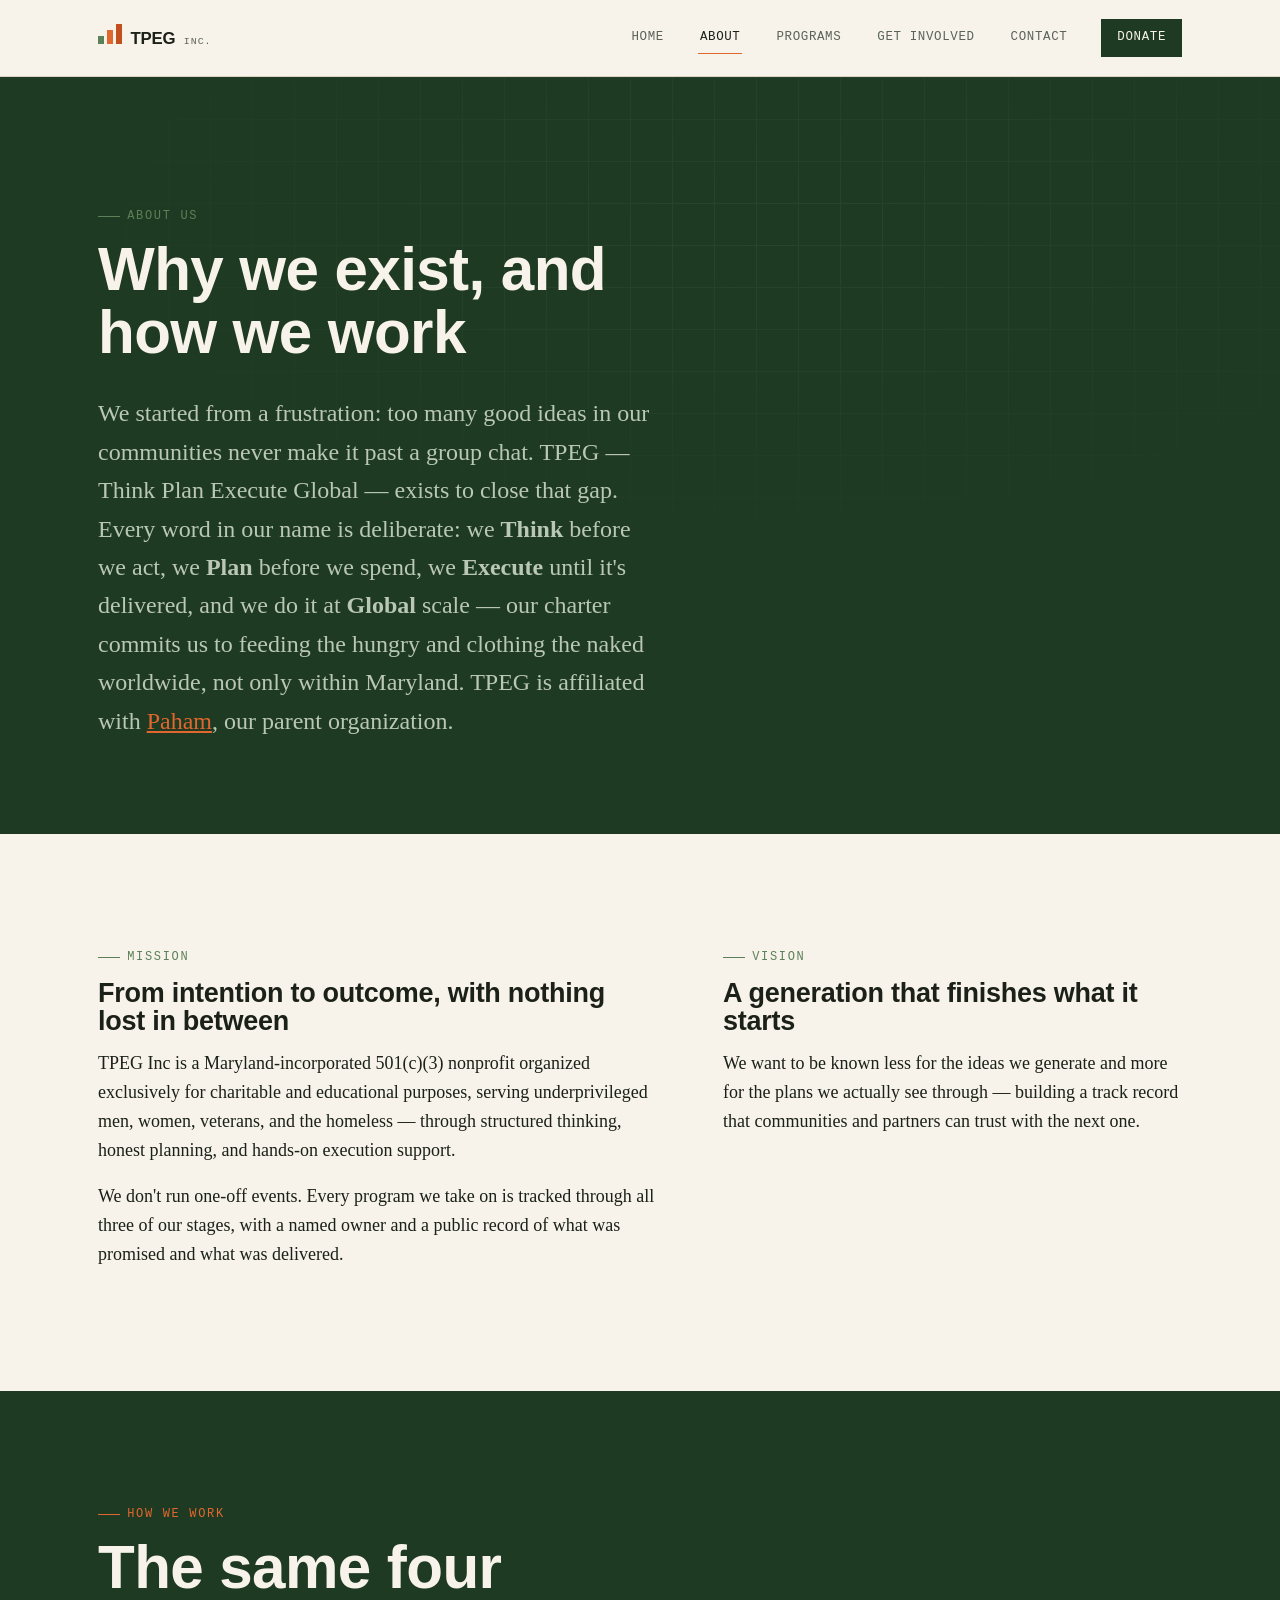
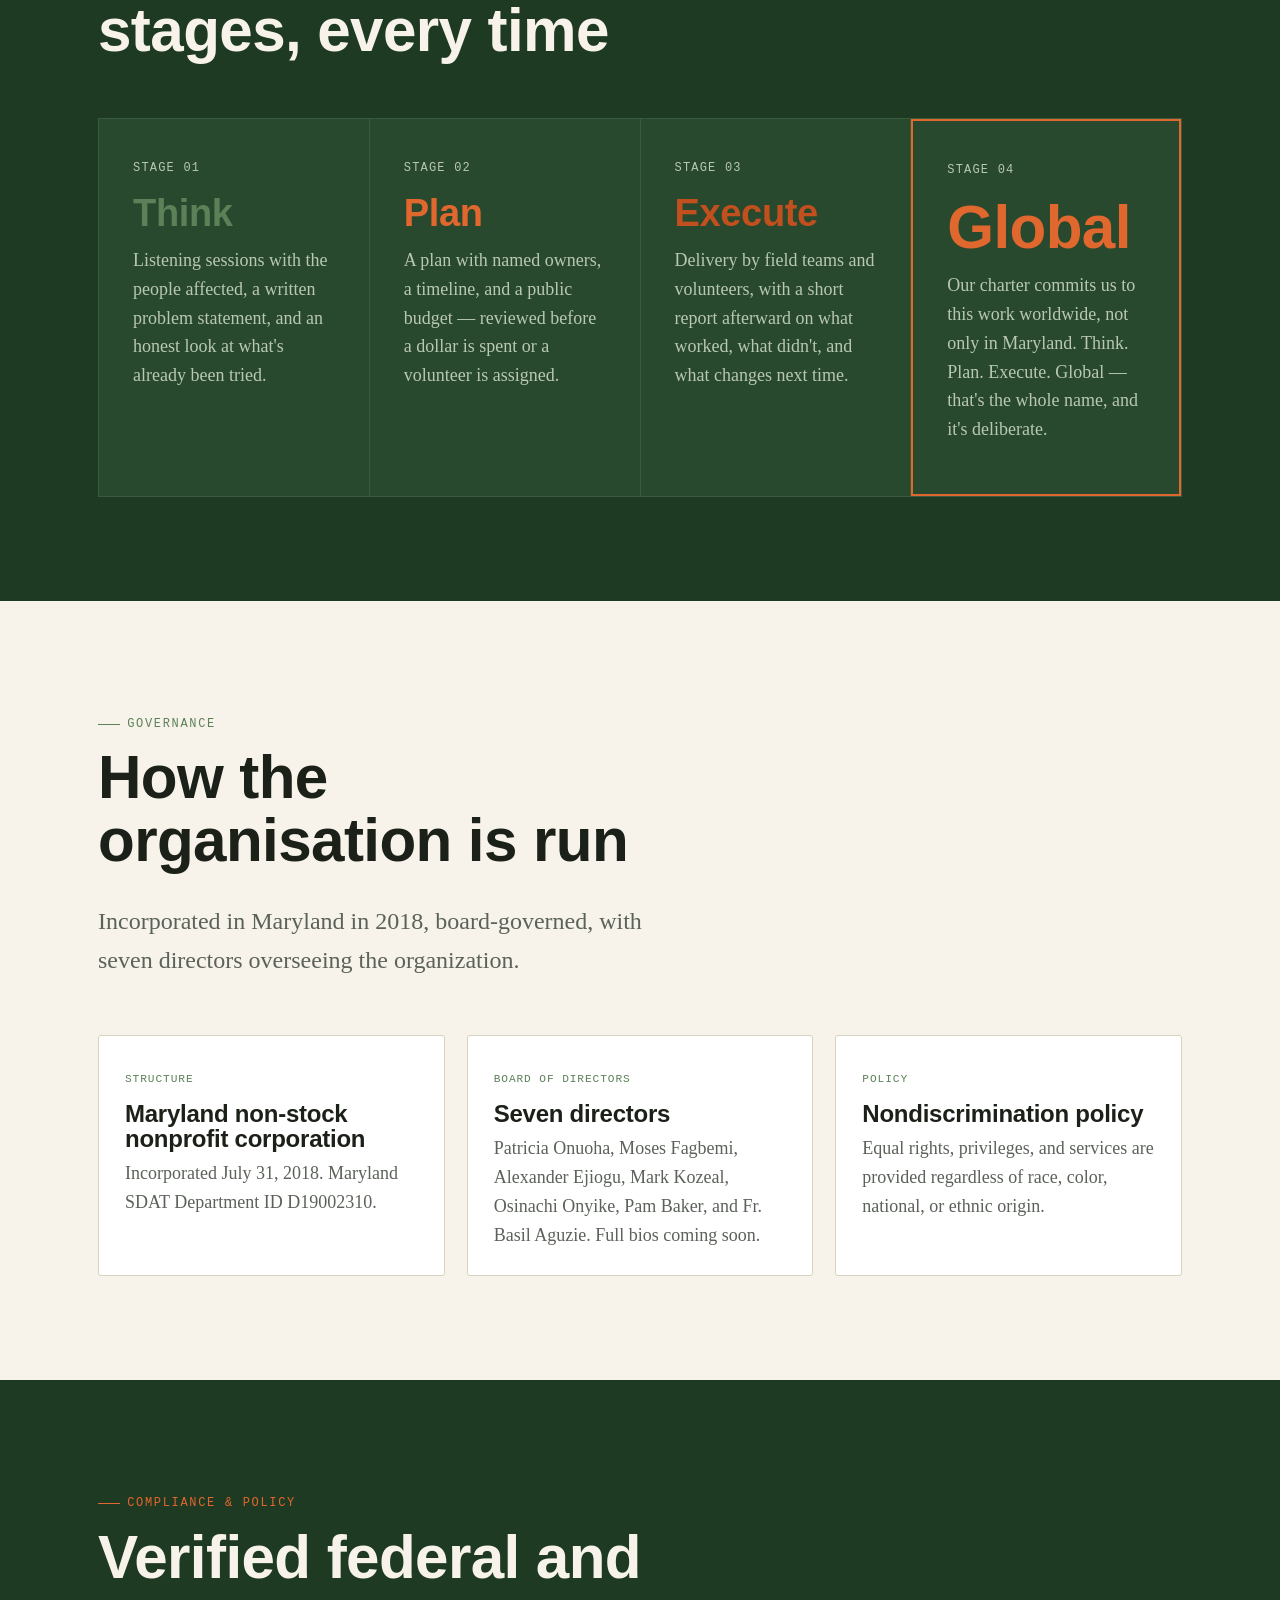
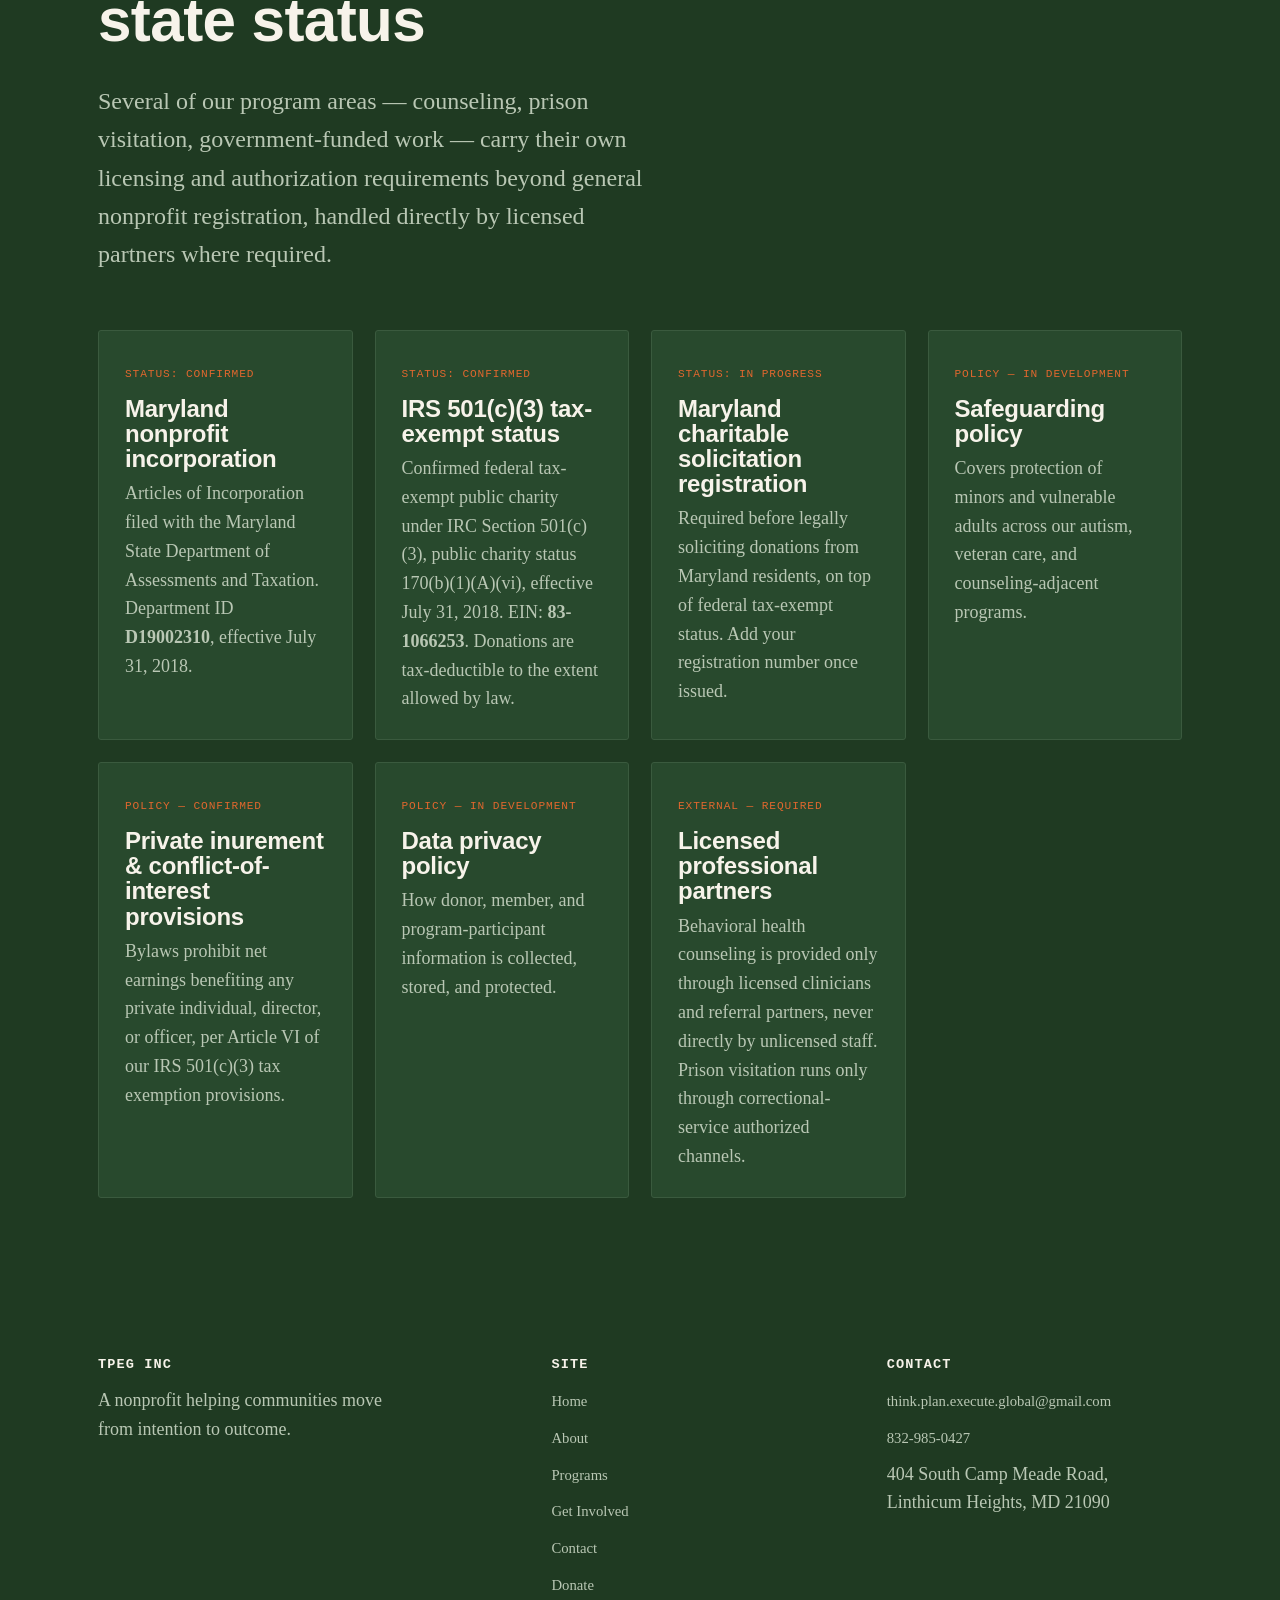
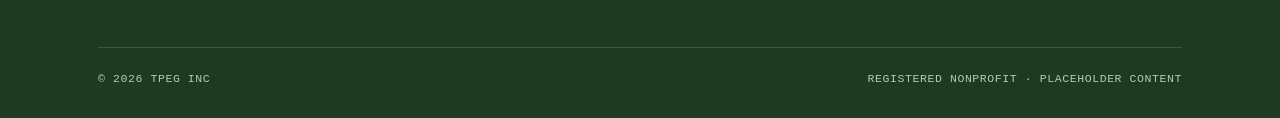
==== about.html @ cdb1f53c "founder page" ====
<!DOCTYPE html>
<html lang="en">
<head>
<meta charset="UTF-8" />
<meta name="viewport" content="width=device-width, initial-scale=1.0" />
<title>About — TPEG Inc</title>
<meta name="description" content="Our mission, our three-stage method, and how TPEG Inc works with communities." />
<link rel="preconnect" href="https://fonts.googleapis.com">
<link href="https://fonts.googleapis.com/css2?family=Space+Grotesk:wght@500;600;700&family=Source+Serif+4:opsz,wght@8..60,400;8..60,600&family=IBM+Plex+Mono:wght@400;500&display=swap" rel="stylesheet">
<link rel="stylesheet" href="assets/styles.css" />
<meta http-equiv="Content-Security-Policy" content="default-src 'self'; script-src 'self'; style-src 'self' 'unsafe-inline' https://fonts.googleapis.com; font-src https://fonts.gstatic.com; img-src 'self' data:; connect-src 'self'; base-uri 'self'; form-action 'self';" />
</head>
<body>

<header class="site-header">
  <div class="wrap">
    <a href="index.html" class="brand">
      <span class="mark"><span></span><span></span><span></span></span>
      TPEG <small>Inc.</small>
    </a>
    <nav class="primary-nav">
      <a href="index.html">Home</a>
      <a href="about.html" class="active">About</a>
      <a href="programs.html">Programs</a>
      <a href="get-involved.html">Get Involved</a>
      <a href="contact.html">Contact</a>
      <a href="donate.html" class="cta">Donate</a>
    </nav>
    <button class="nav-toggle" aria-label="Toggle menu" aria-expanded="false">
      <svg width="18" height="18" viewBox="0 0 18 18" fill="none"><path d="M2 4H16M2 9H16M2 14H16" stroke="currentColor" stroke-width="1.6"/></svg>
    </button>
  </div>
</header>

<section class="hero" style="padding-bottom:60px;">
  <div class="grid-bg" aria-hidden="true"></div>
  <div class="wrap">
    <span class="eyebrow">About us</span>
    <h1 style="font-size:var(--step-3);max-width:18ch;">Why we exist, and how we work</h1>
    <p class="lede">We started from a frustration: too many good ideas in our communities never make it past a group chat. TPEG — Think Plan Execute Global — exists to close that gap. Every word in our name is deliberate: we <strong>Think</strong> before we act, we <strong>Plan</strong> before we spend, we <strong>Execute</strong> until it's delivered, and we do it at <strong>Global</strong> scale — our charter commits us to feeding the hungry and clothing the naked worldwide, not only within Maryland. TPEG is affiliated with <a href="https://www.paham.org" style="color:var(--gold);">Paham</a>, our parent organization.</p>
  </div>
</section>

<section>
  <div class="wrap two-col">
    <div>
      <span class="eyebrow">Mission</span>
      <h2 class="mt-0">From intention to outcome, with nothing lost in between</h2>
      <p>TPEG Inc is a Maryland-incorporated 501(c)(3) nonprofit organized exclusively for charitable and educational purposes, serving underprivileged men, women, veterans, and the homeless — through structured thinking, honest planning, and hands-on execution support.</p>
      <p>We don't run one-off events. Every program we take on is tracked through all three of our stages, with a named owner and a public record of what was promised and what was delivered.</p>
    </div>
    <div>
      <span class="eyebrow">Vision</span>
      <h2 class="mt-0">A generation that finishes what it starts</h2>
      <p>We want to be known less for the ideas we generate and more for the plans we actually see through — building a track record that communities and partners can trust with the next one.</p>
    </div>
  </div>
</section>

<section class="on-ink">
  <div class="wrap">
        <div class="section-head">
      <span class="eyebrow">How we work</span>
      <h2>The same four stages, every time</h2>
    </div>
    <div class="process" style="background:var(--line-onink);border-color:var(--line-onink);">
      <div class="process-step" style="background:var(--ink-soft);color:var(--text-onink);">
        <span class="stage-index" style="color:var(--text-onink-muted);">STAGE 01</span>
        <h3 style="color:var(--teal);">Think</h3>
        <p class="text-muted">Listening sessions with the people affected, a written problem statement, and an honest look at what's already been tried.</p>
      </div>
      <div class="process-step" style="background:var(--ink-soft);color:var(--text-onink);">
        <span class="stage-index" style="color:var(--text-onink-muted);">STAGE 02</span>
        <h3 style="color:var(--gold);">Plan</h3>
        <p class="text-muted">A plan with named owners, a timeline, and a public budget — reviewed before a dollar is spent or a volunteer is assigned.</p>
      </div>
      <div class="process-step" style="background:var(--ink-soft);color:var(--text-onink);">
        <span class="stage-index" style="color:var(--text-onink-muted);">STAGE 03</span>
        <h3 style="color:var(--coral);">Execute</h3>
        <p class="text-muted">Delivery by field teams and volunteers, with a short report afterward on what worked, what didn't, and what changes next time.</p>
      </div>
      <div class="process-step" style="background:var(--ink-soft);color:var(--text-onink);border:2px solid var(--gold);">
        <span class="stage-index" style="color:var(--text-onink-muted);">STAGE 04</span>
        <h3 style="color:var(--gold);font-size:var(--step-3);">Global</h3>
        <p class="text-muted">Our charter commits us to this work worldwide, not only in Maryland. Think. Plan. Execute. Global — that's the whole name, and it's deliberate.</p>
      </div>
    </div>
  </div>
</section>

<section>
  <div class="wrap">
    <div class="section-head">
      <span class="eyebrow">Governance</span>
      <h2>How the organisation is run</h2>
      <p class="lede">Incorporated in Maryland in 2018, board-governed, with seven directors overseeing the organization.</p>
    </div>
    <div class="card-grid">
      <div class="card">
        <span class="tag">Structure</span>
        <h3>Maryland non-stock nonprofit corporation</h3>
        <p>Incorporated July 31, 2018. Maryland SDAT Department ID D19002310.</p>
      </div>
      <div class="card">
        <span class="tag">Board of Directors</span>
        <h3>Seven directors</h3>
        <p>Patricia Onuoha, Moses Fagbemi, Alexander Ejiogu, Mark Kozeal, Osinachi Onyike, Pam Baker, and Fr. Basil Aguzie. Full bios coming soon.</p>
      </div>
      <div class="card">
        <span class="tag">Policy</span>
        <h3>Nondiscrimination policy</h3>
        <p>Equal rights, privileges, and services are provided regardless of race, color, national, or ethnic origin.</p>
      </div>
    </div>
  </div>
</section>

<section class="on-ink">
  <div class="wrap">
    <div class="section-head">
      <span class="eyebrow">Compliance &amp; policy</span>
      <h2>Verified federal and state status</h2>
      <p class="lede text-muted">Several of our program areas — counseling, prison visitation, government-funded work — carry their own licensing and authorization requirements beyond general nonprofit registration, handled directly by licensed partners where required.</p>
    </div>
    <div class="card-grid">
      <div class="card" style="background:var(--ink-soft);border-color:var(--line-onink);">
        <span class="tag" style="color:var(--gold);">Status: confirmed</span>
        <h3 style="color:var(--text-onink);">Maryland nonprofit incorporation</h3>
        <p class="text-muted">Articles of Incorporation filed with the Maryland State Department of Assessments and Taxation. Department ID <strong>D19002310</strong>, effective July 31, 2018.</p>
      </div>
      <div class="card" style="background:var(--ink-soft);border-color:var(--line-onink);">
        <span class="tag" style="color:var(--gold);">Status: confirmed</span>
        <h3 style="color:var(--text-onink);">IRS 501(c)(3) tax-exempt status</h3>
        <p class="text-muted">Confirmed federal tax-exempt public charity under IRC Section 501(c)(3), public charity status 170(b)(1)(A)(vi), effective July 31, 2018. EIN: <strong>83-1066253</strong>. Donations are tax-deductible to the extent allowed by law.</p>
      </div>
      <div class="card" style="background:var(--ink-soft);border-color:var(--line-onink);">
        <span class="tag" style="color:var(--gold);">Status: in progress</span>
        <h3 style="color:var(--text-onink);">Maryland charitable solicitation registration</h3>
        <p class="text-muted">Required before legally soliciting donations from Maryland residents, on top of federal tax-exempt status. Add your registration number once issued.</p>
      </div>
      <div class="card" style="background:var(--ink-soft);border-color:var(--line-onink);">
        <span class="tag" style="color:var(--gold);">Policy — in development</span>
        <h3 style="color:var(--text-onink);">Safeguarding policy</h3>
        <p class="text-muted">Covers protection of minors and vulnerable adults across our autism, veteran care, and counseling-adjacent programs.</p>
      </div>
      <div class="card" style="background:var(--ink-soft);border-color:var(--line-onink);">
        <span class="tag" style="color:var(--gold);">Policy — confirmed</span>
        <h3 style="color:var(--text-onink);">Private inurement &amp; conflict-of-interest provisions</h3>
        <p class="text-muted">Bylaws prohibit net earnings benefiting any private individual, director, or officer, per Article VI of our IRS 501(c)(3) tax exemption provisions.</p>
      </div>
      <div class="card" style="background:var(--ink-soft);border-color:var(--line-onink);">
        <span class="tag" style="color:var(--gold);">Policy — in development</span>
        <h3 style="color:var(--text-onink);">Data privacy policy</h3>
        <p class="text-muted">How donor, member, and program-participant information is collected, stored, and protected.</p>
      </div>
      <div class="card" style="background:var(--ink-soft);border-color:var(--line-onink);">
        <span class="tag" style="color:var(--gold);">External — required</span>
        <h3 style="color:var(--text-onink);">Licensed professional partners</h3>
        <p class="text-muted">Behavioral health counseling is provided only through licensed clinicians and referral partners, never directly by unlicensed staff. Prison visitation runs only through correctional-service authorized channels.</p>
      </div>
    </div>
  </div>
</section>

<footer class="site-footer">
  <div class="wrap">
    <div class="footer-grid">
      <div>
        <h4>TPEG Inc</h4>
        <p style="max-width:34ch;color:var(--text-onink-muted);">A nonprofit helping communities move from intention to outcome.</p>
      </div>
      <div>
        <h4>Site</h4>
        <ul>
          <li><a href="index.html">Home</a></li>
          <li><a href="about.html">About</a></li>
          <li><a href="programs.html">Programs</a></li>
          <li><a href="get-involved.html">Get Involved</a></li>
          <li><a href="contact.html">Contact</a></li>
          <li><a href="donate.html">Donate</a></li>
        </ul>
      </div>
      <div>
        <h4>Contact</h4>
        <ul>
          <li><a href="mailto:think.plan.execute.global@gmail.com">think.plan.execute.global@gmail.com</a></li>
          <li><a href="tel:+18329850427">832-985-0427</a></li>
          <li>404 South Camp Meade Road, Linthicum Heights, MD 21090</li>
        </ul>
      </div>
    </div>
    <div class="footer-bottom">
      <span>&copy; <span id="year"></span> TPEG Inc</span>
      <span>Registered nonprofit &middot; Placeholder content</span>
    </div>
  </div>
</footer>

<script src="assets/script.js"></script>
</body>
</html>
---- assets/styles.css ----
/* ============================================================
   Think Plan Execute Global Inc (TPEG) — Design Tokens
   Palette matches the org's real printed materials: forest green
   + terracotta orange, on a warm paper ground.
   ============================================================ */

:root {
  /* Color */
  --ink:        #1F3A22;   /* primary dark — TPEG forest green */
  --ink-soft:   #28492D;
  --paper:      #F7F3EA;   /* warm paper surface, matches flyer stock */
  --paper-dim:  #ECE6D6;
  --gold:       #E0672E;   /* TPEG orange — action / execute accent */
  --teal:       #5C8058;   /* moss green — think / plan accent */
  --coral:      #C24F1E;   /* deep burnt orange — urgency, donate CTA */
  --text-ink:   #1B2118;
  --text-muted: #5B6259;
  --text-onink: #F7F3EA;
  --text-onink-muted: #B9C7B4;
  --line:       #D8D2C0;
  --line-onink: #3A5A3E;

  /* Type */
  --font-display: "Space Grotesk", "Helvetica Neue", Arial, sans-serif;
  --font-body:    "Source Serif 4", Georgia, "Times New Roman", serif;
  --font-mono:    "IBM Plex Mono", "SFMono-Regular", Menlo, monospace;

  /* Scale */
  --step-0: clamp(1rem, 0.95rem + 0.25vw, 1.125rem);
  --step-1: clamp(1.25rem, 1.15rem + 0.5vw, 1.5rem);
  --step-2: clamp(1.75rem, 1.5rem + 1.1vw, 2.5rem);
  --step-3: clamp(2.5rem, 2rem + 2.2vw, 4rem);
  --step-4: clamp(3.25rem, 2.4rem + 3.8vw, 6rem);

  --radius: 3px;
  --maxw: 1180px;
}

* { box-sizing: border-box; }
html { scroll-behavior: smooth; }
@media (prefers-reduced-motion: reduce) {
  html { scroll-behavior: auto; }
  * { animation-duration: 0.001ms !important; animation-iteration-count: 1 !important; transition-duration: 0.001ms !important; }
}

body {
  margin: 0;
  background: var(--paper);
  color: var(--text-ink);
  font-family: var(--font-body);
  font-size: var(--step-0);
  line-height: 1.6;
  -webkit-font-smoothing: antialiased;
}

h1, h2, h3, h4 {
  font-family: var(--font-display);
  font-weight: 600;
  line-height: 1.05;
  letter-spacing: -0.01em;
  margin: 0 0 0.5em;
  color: inherit;
}

p { margin: 0 0 1em; }
a { color: inherit; }

.wrap {
  max-width: var(--maxw);
  margin: 0 auto;
  padding: 0 clamp(20px, 4vw, 48px);
}

.eyebrow {
  font-family: var(--font-mono);
  font-size: 0.75rem;
  letter-spacing: 0.14em;
  text-transform: uppercase;
  color: var(--teal);
  display: inline-flex;
  align-items: center;
  gap: 0.6em;
  margin-bottom: 1em;
}
.eyebrow::before {
  content: "";
  width: 22px; height: 1px;
  background: var(--teal);
  display: inline-block;
}

/* ---------- Header ---------- */
.site-header {
  position: sticky; top: 0; z-index: 40;
  background: var(--paper);
  border-bottom: 1px solid var(--line);
}
.site-header .wrap {
  display: flex; align-items: center; justify-content: space-between;
  height: 76px;
}
.brand {
  font-family: var(--font-display);
  font-weight: 700;
  font-size: 1.05rem;
  text-decoration: none;
  color: var(--text-ink);
  display: flex; align-items: baseline; gap: 0.5em;
  letter-spacing: -0.01em;
}
.brand small {
  font-family: var(--font-mono);
  font-weight: 400;
  font-size: 0.62rem;
  letter-spacing: 0.1em;
  color: var(--text-muted);
  text-transform: uppercase;
}
.brand .mark {
  display: inline-flex; gap: 3px;
}
.brand .mark span {
  width: 6px; height: 14px;
  background: var(--line);
}
.brand .mark span:nth-child(1) { background: var(--teal); height: 8px; align-self: flex-end; }
.brand .mark span:nth-child(2) { background: var(--gold); height: 14px; align-self: flex-end; }
.brand .mark span:nth-child(3) { background: var(--coral); height: 20px; align-self: flex-end; }

nav.primary-nav { display: flex; align-items: center; gap: clamp(16px, 2.5vw, 34px); }
nav.primary-nav a {
  text-decoration: none;
  font-family: var(--font-mono);
  font-size: 0.78rem;
  letter-spacing: 0.05em;
  text-transform: uppercase;
  color: var(--text-muted);
  padding: 6px 2px;
  border-bottom: 1px solid transparent;
  transition: color 0.15s ease, border-color 0.15s ease;
}
nav.primary-nav a:hover,
nav.primary-nav a.active { color: var(--text-ink); border-color: var(--gold); }
nav.primary-nav a.cta {
  color: var(--paper);
  background: var(--ink);
  padding: 9px 16px;
  border-bottom: none;
}
nav.primary-nav a.cta:hover { background: var(--coral); }

.nav-toggle {
  display: none;
  background: none; border: 1px solid var(--line); border-radius: var(--radius);
  width: 40px; height: 40px; cursor: pointer;
  color: var(--text-ink);
}

@media (max-width: 760px) {
  nav.primary-nav {
    position: fixed; inset: 76px 0 0 0;
    background: var(--paper);
    flex-direction: column; align-items: flex-start;
    padding: 28px clamp(20px, 4vw, 48px);
    gap: 22px;
    transform: translateY(-8px);
    opacity: 0; pointer-events: none;
    transition: opacity 0.18s ease, transform 0.18s ease;
    border-top: 1px solid var(--line);
  }
  nav.primary-nav.open { opacity: 1; pointer-events: auto; transform: translateY(0); }
  nav.primary-nav a { font-size: 0.95rem; }
  .nav-toggle { display: inline-flex; align-items: center; justify-content: center; }
}

/* ---------- Buttons ---------- */
.btn {
  display: inline-flex; align-items: center; gap: 0.6em;
  font-family: var(--font-mono);
  font-size: 0.8rem;
  letter-spacing: 0.05em;
  text-transform: uppercase;
  text-decoration: none;
  padding: 13px 22px;
  border-radius: var(--radius);
  border: 1px solid var(--ink);
  cursor: pointer;
  transition: background 0.15s ease, color 0.15s ease, transform 0.1s ease;
}
.btn-primary { background: var(--ink); color: var(--paper); }
.btn-primary:hover { background: var(--coral); border-color: var(--coral); transform: translateY(-1px); }
.btn-ghost { background: transparent; color: var(--ink); }
.btn-ghost:hover { background: var(--ink); color: var(--paper); }
.btn-onink { border-color: var(--gold); color: var(--gold); }
.btn-onink:hover { background: var(--gold); color: var(--ink); }
.btn:disabled { opacity: 0.5; cursor: progress; }

/* ---------- Hero ---------- */
.hero {
  background: var(--ink);
  color: var(--text-onink);
  position: relative;
  overflow: hidden;
  padding: clamp(60px, 10vw, 120px) 0 clamp(50px, 8vw, 90px);
}
.hero .grid-bg {
  position: absolute; inset: 0;
  background-image:
    linear-gradient(var(--line-onink) 1px, transparent 1px),
    linear-gradient(90deg, var(--line-onink) 1px, transparent 1px);
  background-size: 42px 42px;
  opacity: 0.35;
  mask-image: radial-gradient(ellipse 80% 60% at 60% 20%, black, transparent 75%);
}
.hero .wrap { position: relative; }
.hero-stages {
  font-family: var(--font-mono);
  font-size: 0.75rem;
  letter-spacing: 0.12em;
  text-transform: uppercase;
  color: var(--text-onink-muted);
  display: flex; gap: 10px; align-items: center; margin-bottom: 26px;
}
.hero-stages b { color: var(--gold); font-weight: 500; }
.hero h1 {
  font-size: var(--step-4);
  max-width: 15ch;
  color: var(--text-onink);
}
.hero h1 .think { color: var(--teal); }
.hero h1 .plan { color: var(--paper); }
.hero h1 .execute { color: var(--gold); }
.hero h1 .global { color: var(--coral); }
.hero .lede {
  font-family: var(--font-body);
  font-size: var(--step-1);
  color: var(--text-onink-muted);
  max-width: 46ch;
  margin: 22px 0 34px;
}
.hero .cta-row { display: flex; gap: 14px; flex-wrap: wrap; }

/* ---------- Sections ---------- */
section { padding: clamp(56px, 9vw, 104px) 0; }
.section-head { max-width: 62ch; margin-bottom: clamp(32px, 5vw, 56px); }
.section-head h2 { font-size: var(--step-3); }
.section-head .lede { color: var(--text-muted); font-size: var(--step-1); margin-top: 14px; }

.on-ink { background: var(--ink); color: var(--text-onink); }
.on-ink .text-muted { color: var(--text-onink-muted); }
.on-ink .eyebrow { color: var(--gold); }
.on-ink .eyebrow::before { background: var(--gold); }

/* ---------- Process (Think / Plan / Execute) ---------- */
.process { display: grid; grid-template-columns: repeat(4, 1fr); gap: 1px; background: var(--line); border: 1px solid var(--line); }
.process-step { background: var(--paper); padding: 32px clamp(20px,3vw,34px); }
.process-step .stage-index { font-family: var(--font-mono); font-size: 0.75rem; color: var(--text-muted); letter-spacing: 0.1em; }
.process-step h3 { font-size: var(--step-2); margin: 14px 0 12px; }
.process-step:nth-child(1) h3 { color: var(--teal); }
.process-step:nth-child(2) h3 { color: var(--gold); }
.process-step:nth-child(3) h3 { color: var(--coral); }
.process-step p { color: var(--text-muted); }
.process-step--global { background: var(--ink); }
.process-step--global .stage-index { color: var(--text-onink-muted); }
.process-step--global h3 { color: var(--gold); font-size: var(--step-3); }
.process-step--global p { color: var(--text-onink); }
@media (max-width: 900px) { .process { grid-template-columns: repeat(2, 1fr); } }
@media (max-width: 760px) { .process { grid-template-columns: 1fr; } }

/* ---------- Ledger / stats ---------- */
.ledger {
  display: grid; grid-template-columns: repeat(auto-fit, minmax(160px, 1fr));
  border-top: 1px solid var(--line-onink); border-bottom: 1px solid var(--line-onink);
}
.ledger-item { padding: 26px 18px; border-left: 1px solid var(--line-onink); }
.ledger-item:first-child { border-left: none; }
.ledger-item .num { font-family: var(--font-mono); font-size: var(--step-2); color: var(--gold); display: block; }
.ledger-item .label { font-family: var(--font-mono); font-size: 0.7rem; text-transform: uppercase; letter-spacing: 0.08em; color: var(--text-onink-muted); }

/* ---------- Cards ---------- */
.card-grid { display: grid; grid-template-columns: repeat(auto-fit, minmax(240px, 1fr)); gap: 22px; }
.card {
  border: 1px solid var(--line);
  border-radius: var(--radius);
  padding: 26px;
  background: #fff;
}
.card .tag { font-family: var(--font-mono); font-size: 0.7rem; text-transform: uppercase; letter-spacing: 0.08em; color: var(--teal); }
.card h3 { font-size: var(--step-1); margin: 10px 0 8px; }
.card p { color: var(--text-muted); margin-bottom: 0; }

/* ---------- Blueprint diagram (signature element) ---------- */
.blueprint { width: 100%; height: auto; display: block; }
.blueprint .bp-line { fill: none; stroke: var(--gold); stroke-width: 1.5; stroke-dasharray: 6 6; stroke-dashoffset: 0; }
.blueprint .bp-node circle { fill: var(--ink); stroke: var(--gold); stroke-width: 1.5; }
.blueprint .bp-node text { font-family: var(--font-mono); font-size: 11px; fill: var(--text-onink-muted); }
.blueprint .bp-node.active circle { fill: var(--gold); }
.blueprint .bp-node.active text { fill: var(--gold); }

/* ---------- Forms ---------- */
.form-panel {
  background: #fff; border: 1px solid var(--line); border-radius: var(--radius);
  padding: clamp(24px, 4vw, 40px);
}
.field { margin-bottom: 20px; }
.field label {
  display: block; font-family: var(--font-mono); font-size: 0.72rem;
  text-transform: uppercase; letter-spacing: 0.08em; color: var(--text-muted); margin-bottom: 8px;
}
.field input, .field select, .field textarea {
  width: 100%; padding: 12px 14px; border: 1px solid var(--line); border-radius: var(--radius);
  font-family: var(--font-body); font-size: 1rem; background: var(--paper);
  color: var(--text-ink);
}
.field input:focus, .field select:focus, .field textarea:focus {
  outline: 2px solid var(--gold); outline-offset: 1px; background: #fff;
}
.amount-grid { display: grid; grid-template-columns: repeat(4, 1fr); gap: 10px; margin-bottom: 20px; }
.amount-opt {
  border: 1px solid var(--line); border-radius: var(--radius); background: var(--paper);
  padding: 14px 8px; text-align: center; cursor: pointer; font-family: var(--font-mono); font-size: 0.9rem;
}
.amount-opt.selected { border-color: var(--gold); background: var(--ink); color: var(--gold); }
@media (max-width: 520px) { .amount-grid { grid-template-columns: repeat(2, 1fr); } }

.form-note { font-size: 0.85rem; color: var(--text-muted); margin-top: 14px; }
.form-status { margin-top: 16px; font-family: var(--font-mono); font-size: 0.85rem; padding: 12px 14px; border-radius: var(--radius); display: none; }
.form-status.show { display: block; }
.form-status.ok { background: #E8F0EC; color: var(--teal); border: 1px solid var(--teal); }
.form-status.err { background: #F6E7E0; color: var(--coral); border: 1px solid var(--coral); }

/* ---------- Footer ---------- */
.site-footer { background: var(--ink); color: var(--text-onink-muted); padding: 56px 0 30px; }
.footer-grid { display: grid; grid-template-columns: 1.4fr 1fr 1fr; gap: 40px; margin-bottom: 40px; }
.footer-grid h4 { color: var(--text-onink); font-size: 0.85rem; font-family: var(--font-mono); text-transform: uppercase; letter-spacing: 0.08em; margin-bottom: 14px;}
.footer-grid ul { list-style: none; margin: 0; padding: 0; }
.footer-grid li { margin-bottom: 8px; }
.footer-grid a { text-decoration: none; color: var(--text-onink-muted); font-size: 0.92rem; }
.footer-grid a:hover { color: var(--gold); }
.footer-bottom {
  border-top: 1px solid var(--line-onink); padding-top: 22px;
  display: flex; justify-content: space-between; flex-wrap: wrap; gap: 10px;
  font-family: var(--font-mono); font-size: 0.72rem; letter-spacing: 0.05em; text-transform: uppercase;
  color: var(--text-onink-muted);
}
@media (max-width: 700px) { .footer-grid { grid-template-columns: 1fr; } }

/* ---------- Utility ---------- */
.two-col { display: grid; grid-template-columns: 1.1fr 0.9fr; gap: clamp(30px, 5vw, 70px); align-items: start; }
@media (max-width: 800px) { .two-col { grid-template-columns: 1fr; } }
.text-muted { color: var(--text-muted); }
.mt-0 { margin-top: 0; }
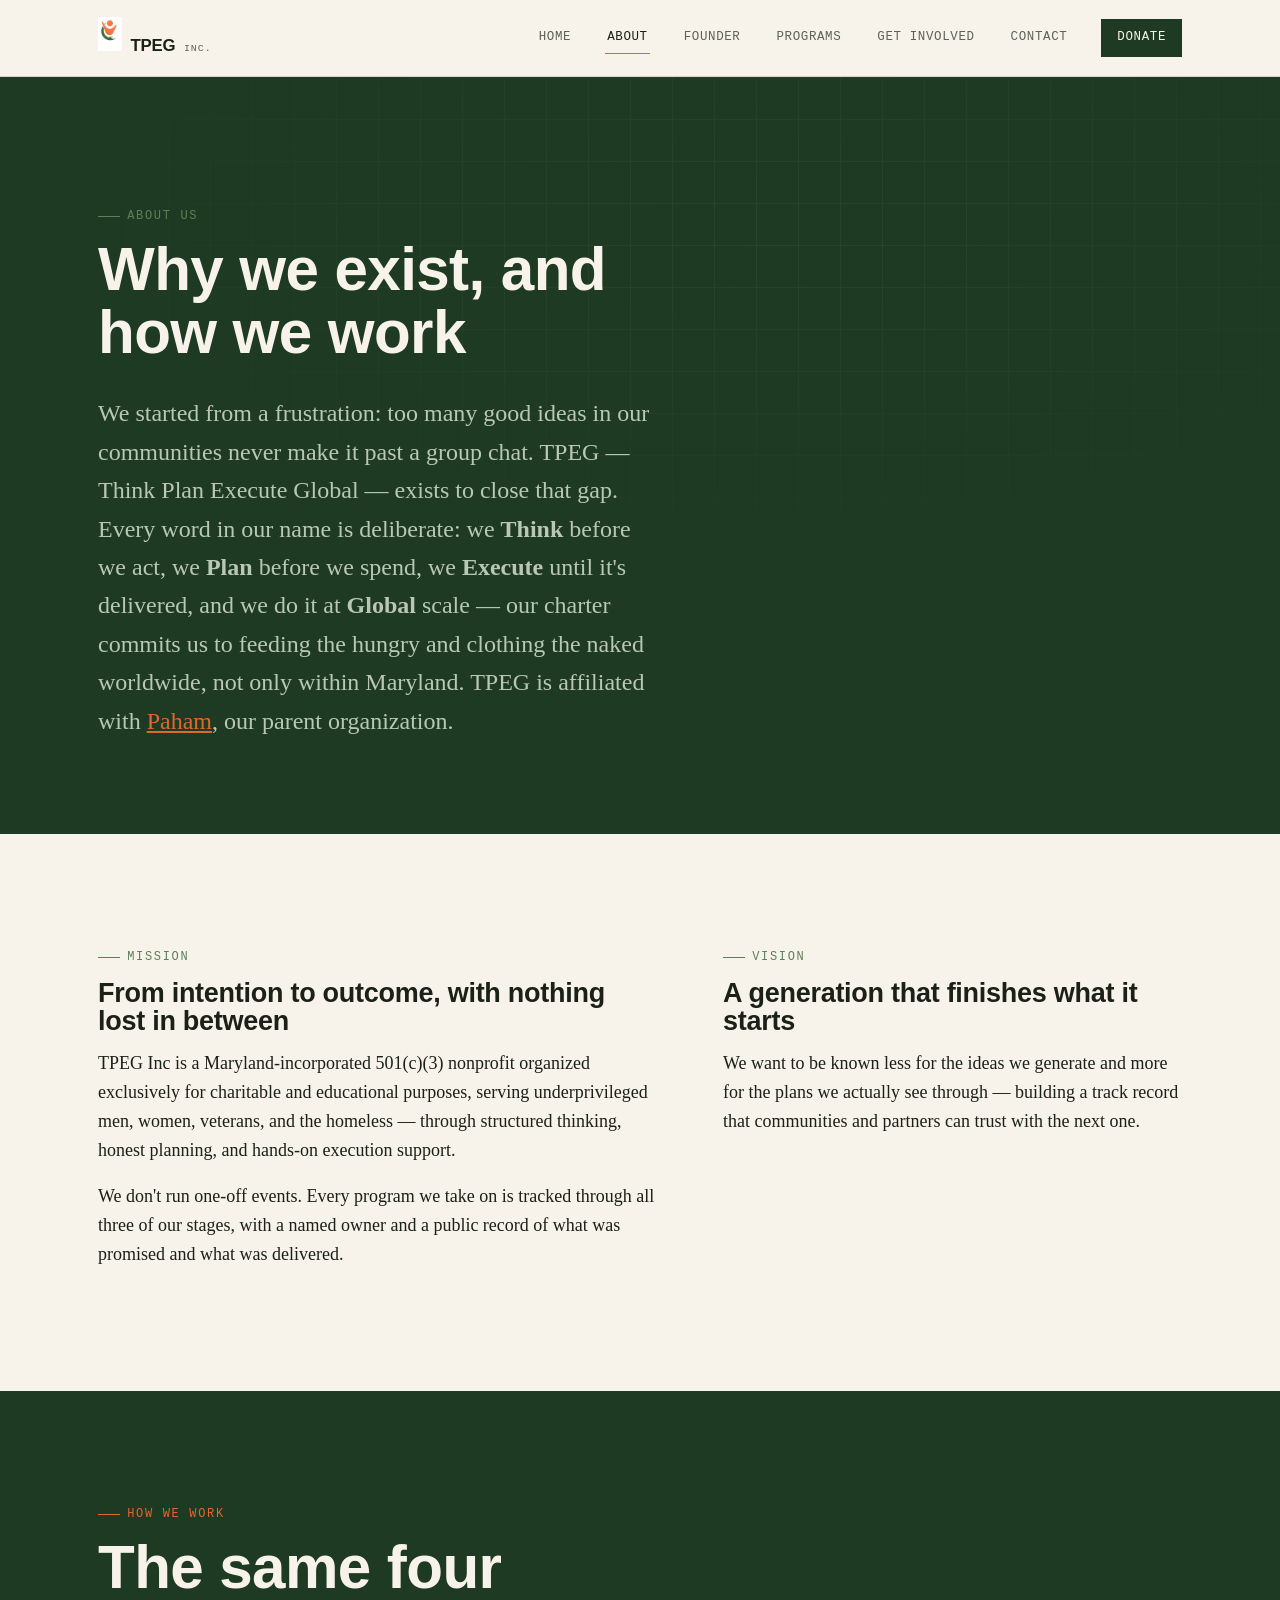
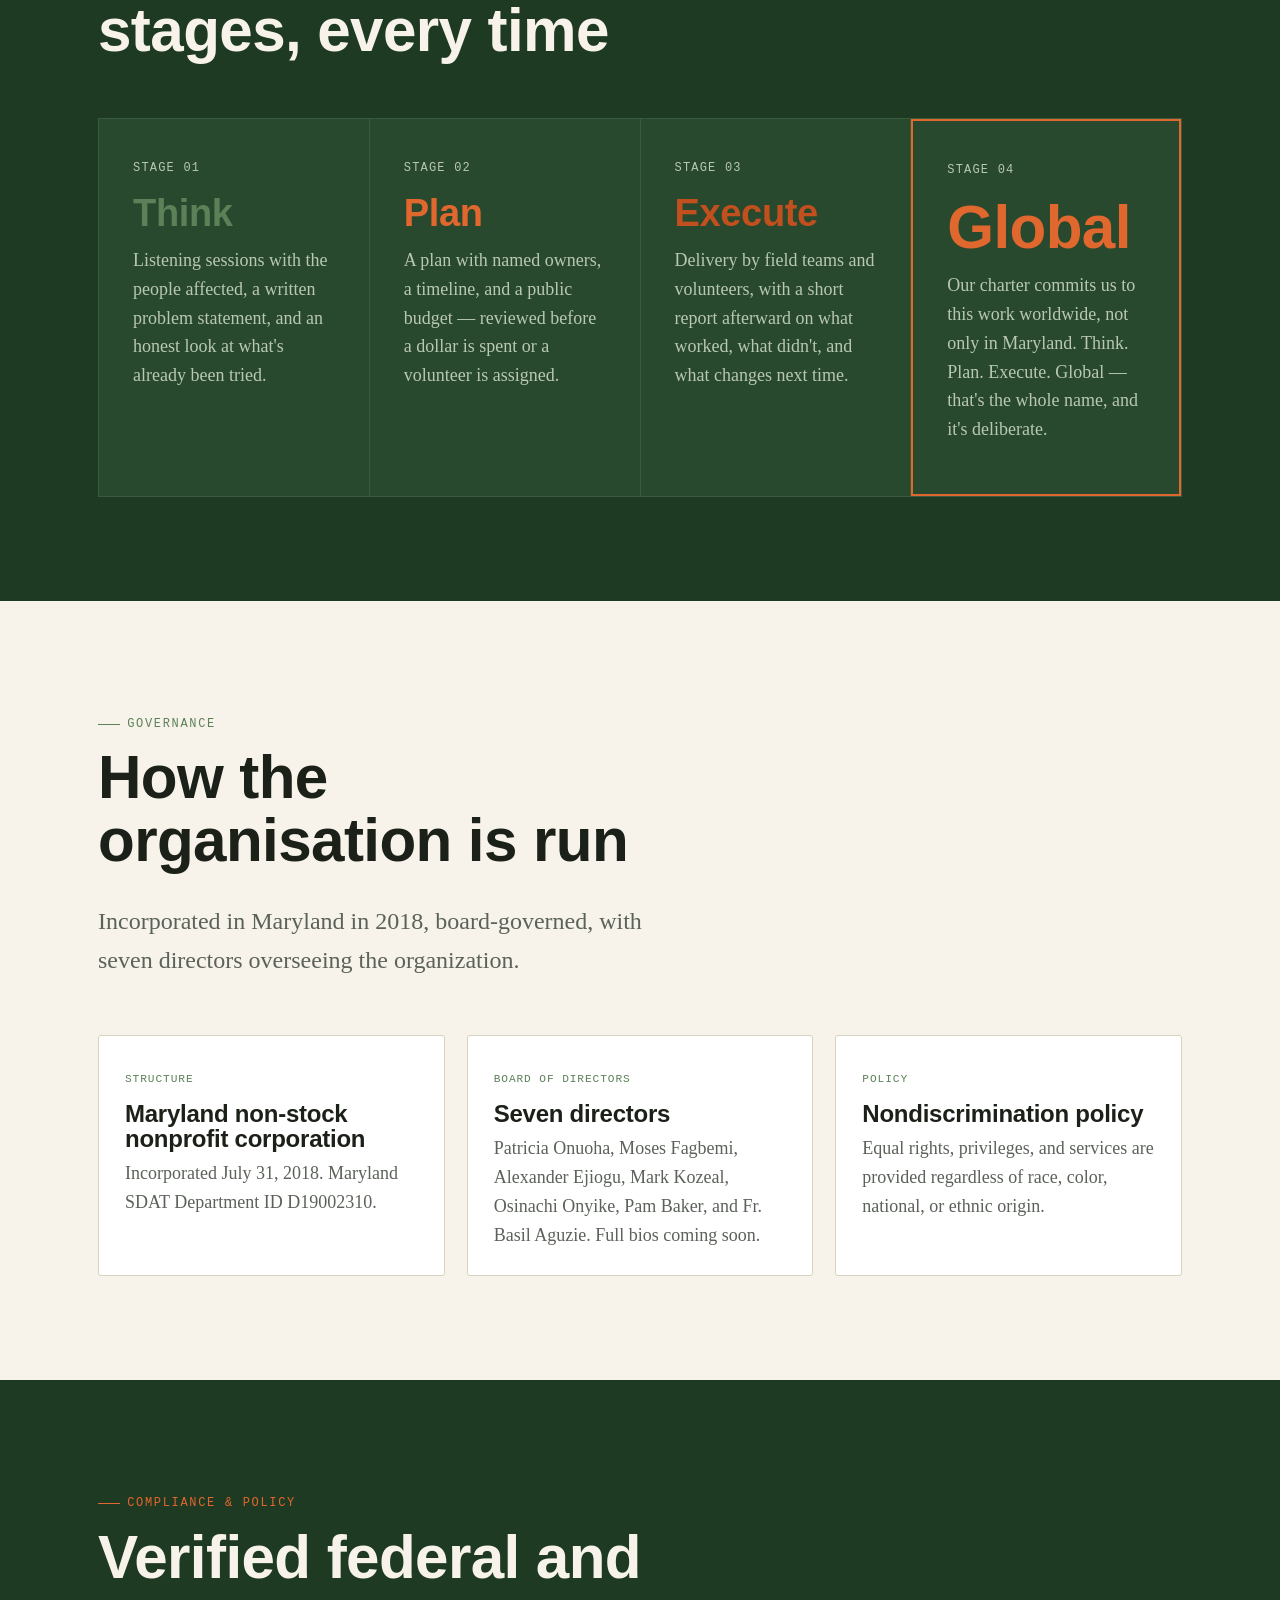
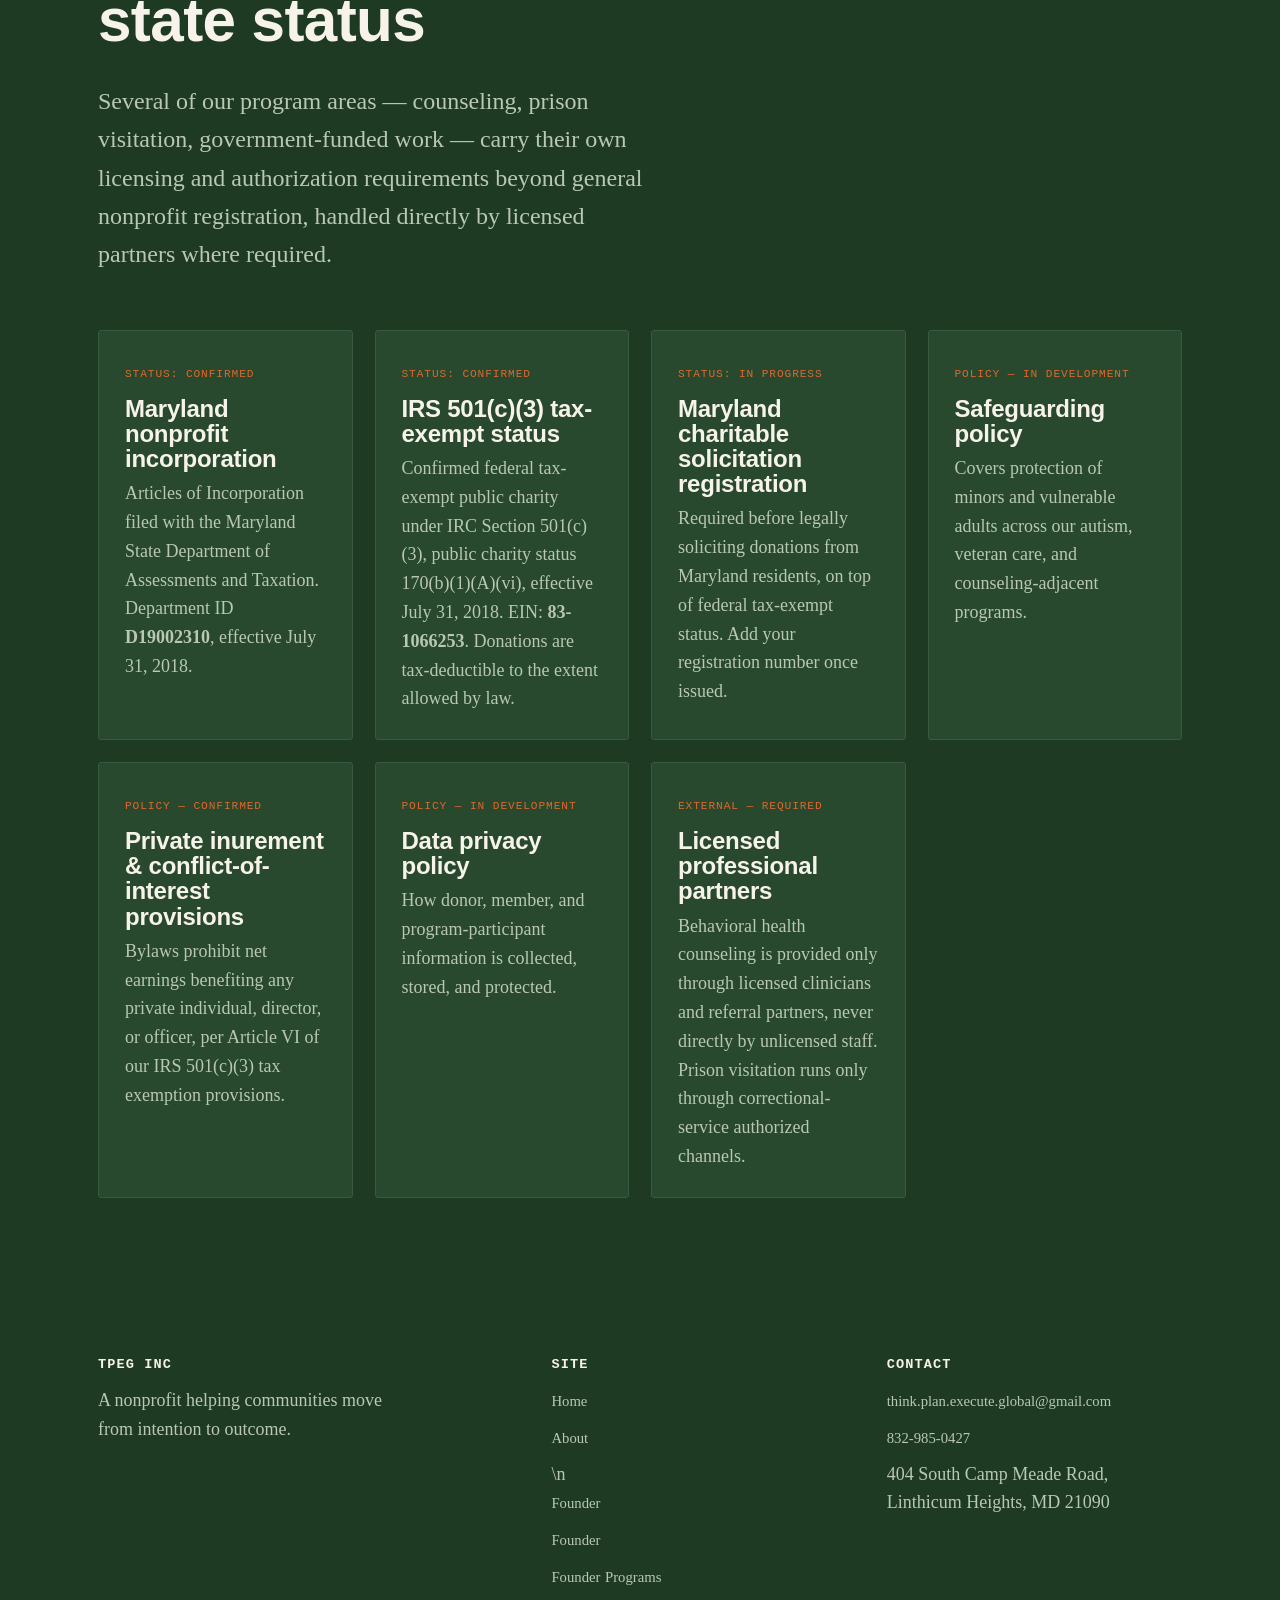
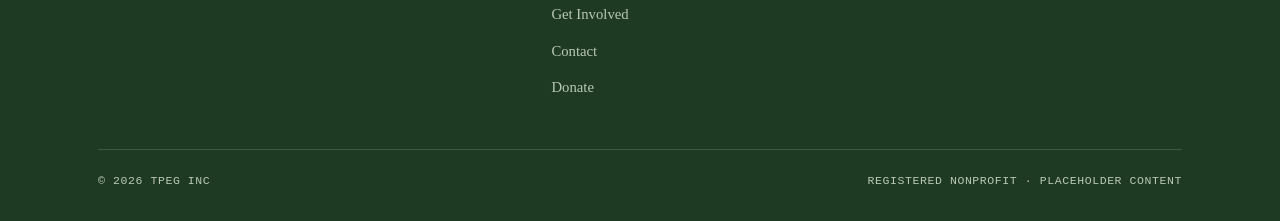
==== commit b4f89792: "Logo and Vav Link Update" ====
--- a/about.html
+++ b/about.html
@@ -15,13 +15,14 @@
 <header class="site-header">
   <div class="wrap">
     <a href="index.html" class="brand">
-      <span class="mark"><span></span><span></span><span></span></span>
+      <img src="assets/tpeg-logo.png" alt="TPEG logo" class="brand-logo" />
       TPEG <small>Inc.</small>
     </a>
     <nav class="primary-nav">
       <a href="index.html">Home</a>
       <a href="about.html" class="active">About</a>
-      <a href="programs.html">Programs</a>
+      <a href="founder.html">Founder</a>
+ <a href="programs.html">Programs</a>
       <a href="get-involved.html">Get Involved</a>
       <a href="contact.html">Contact</a>
       <a href="donate.html" class="cta">Donate</a>
@@ -173,8 +174,10 @@
         <h4>Site</h4>
         <ul>
           <li><a href="index.html">Home</a></li>
-          <li><a href="about.html">About</a></li>
-          <li><a href="programs.html">Programs</a></li>
+           <li><a href="about.html">About</a></li>\n <li><a href="founder.html">Founder</a></li>
+          <li><a href="founder.html">Founder</a></li>
+ <li><a href="founder.html">Founder</a>
+ <a href="programs.html">Programs</a></li>
           <li><a href="get-involved.html">Get Involved</a></li>
           <li><a href="contact.html">Contact</a></li>
           <li><a href="donate.html">Donate</a></li>
--- a/assets/styles.css
+++ b/assets/styles.css
@@ -108,6 +108,9 @@
   display: flex; align-items: baseline; gap: 0.5em;
   letter-spacing: -0.01em;
 }
+.brand-logo {
+   height: 34px; width: auto; display: block; 
+}
 .brand small {
   font-family: var(--font-mono);
   font-weight: 400;
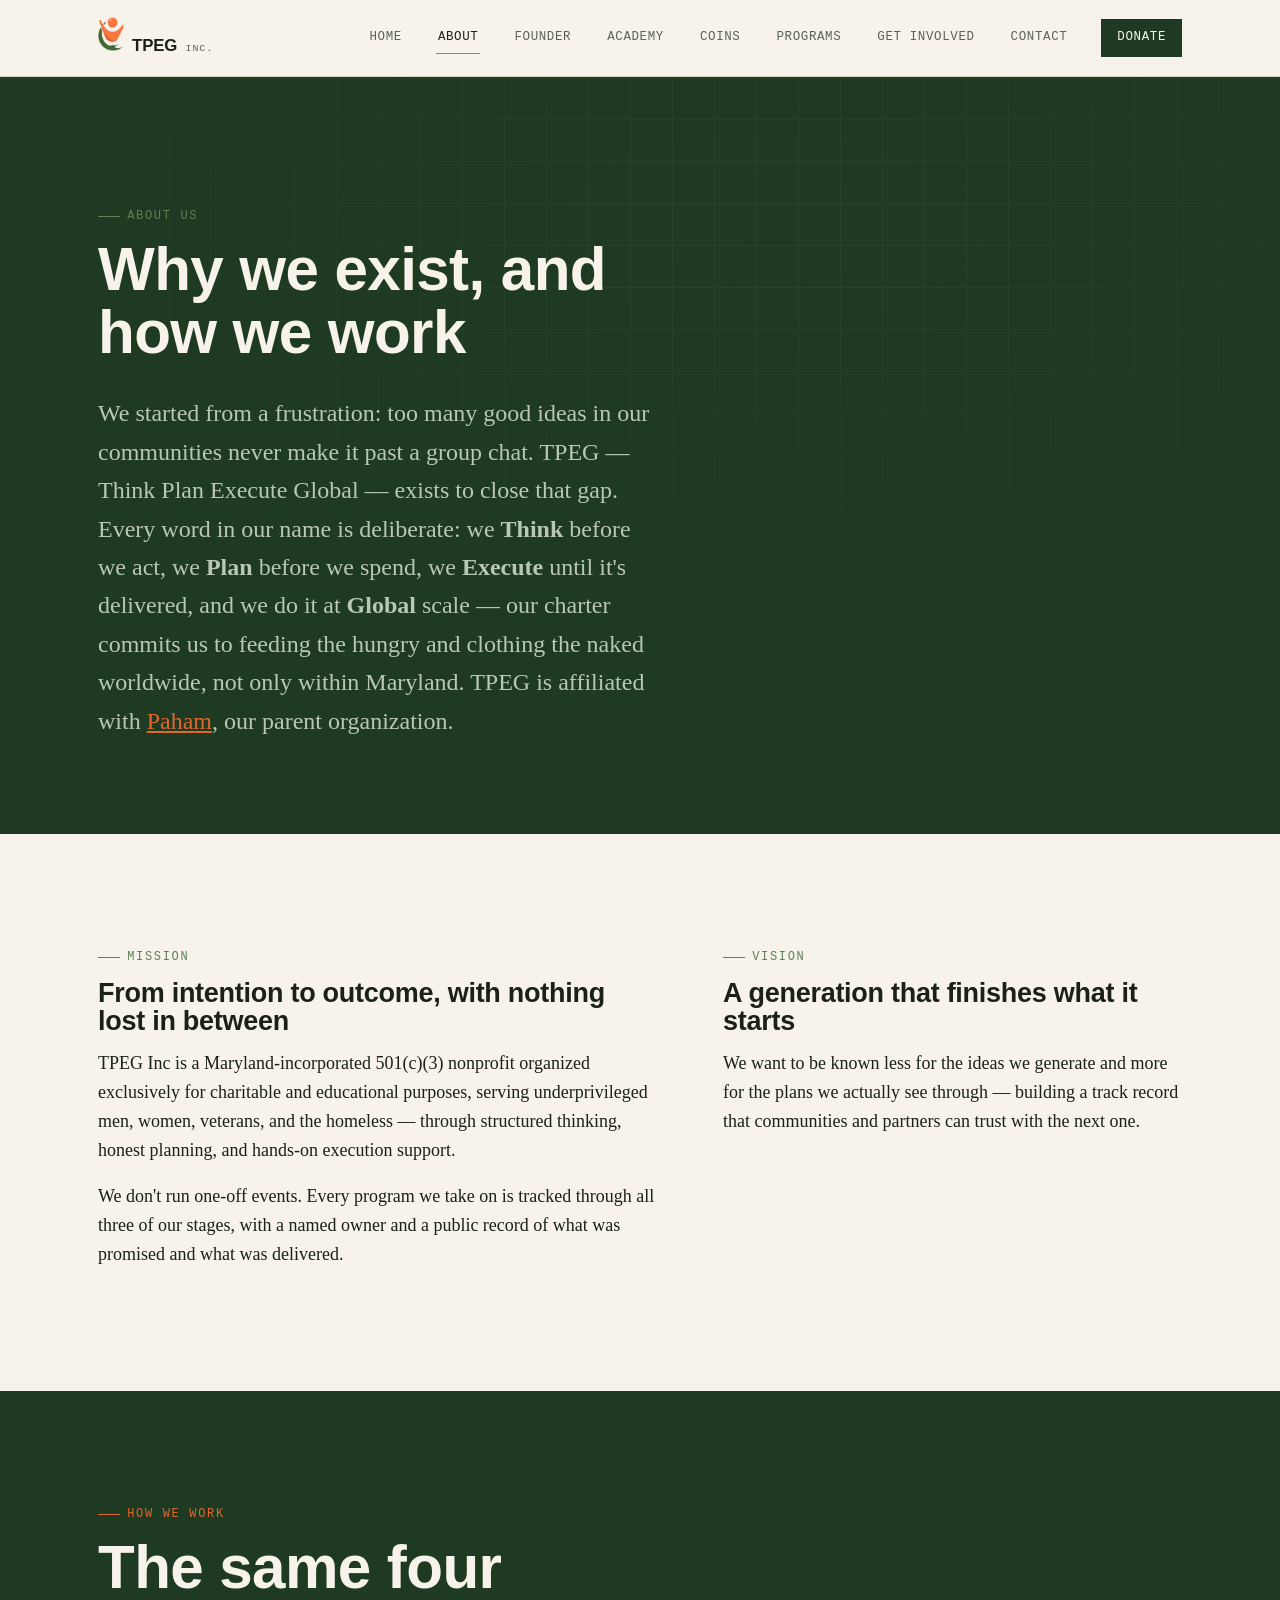
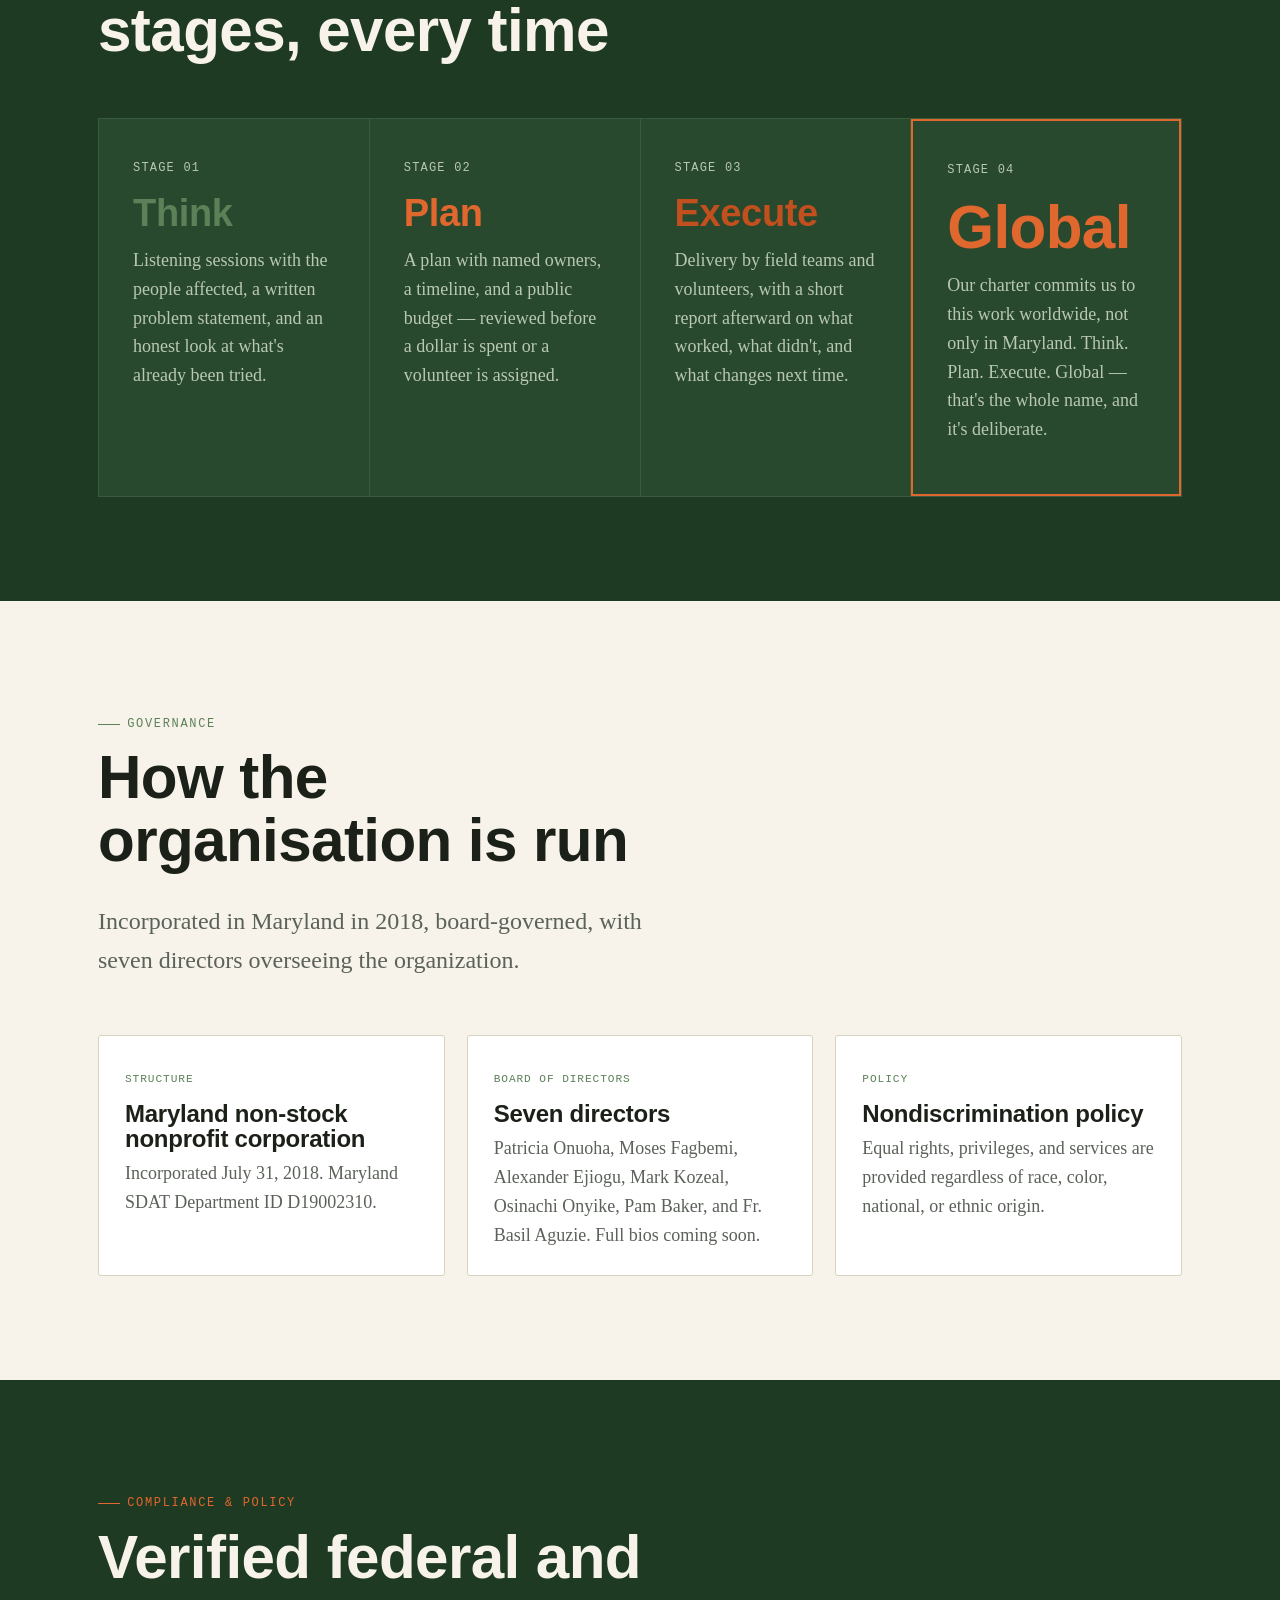
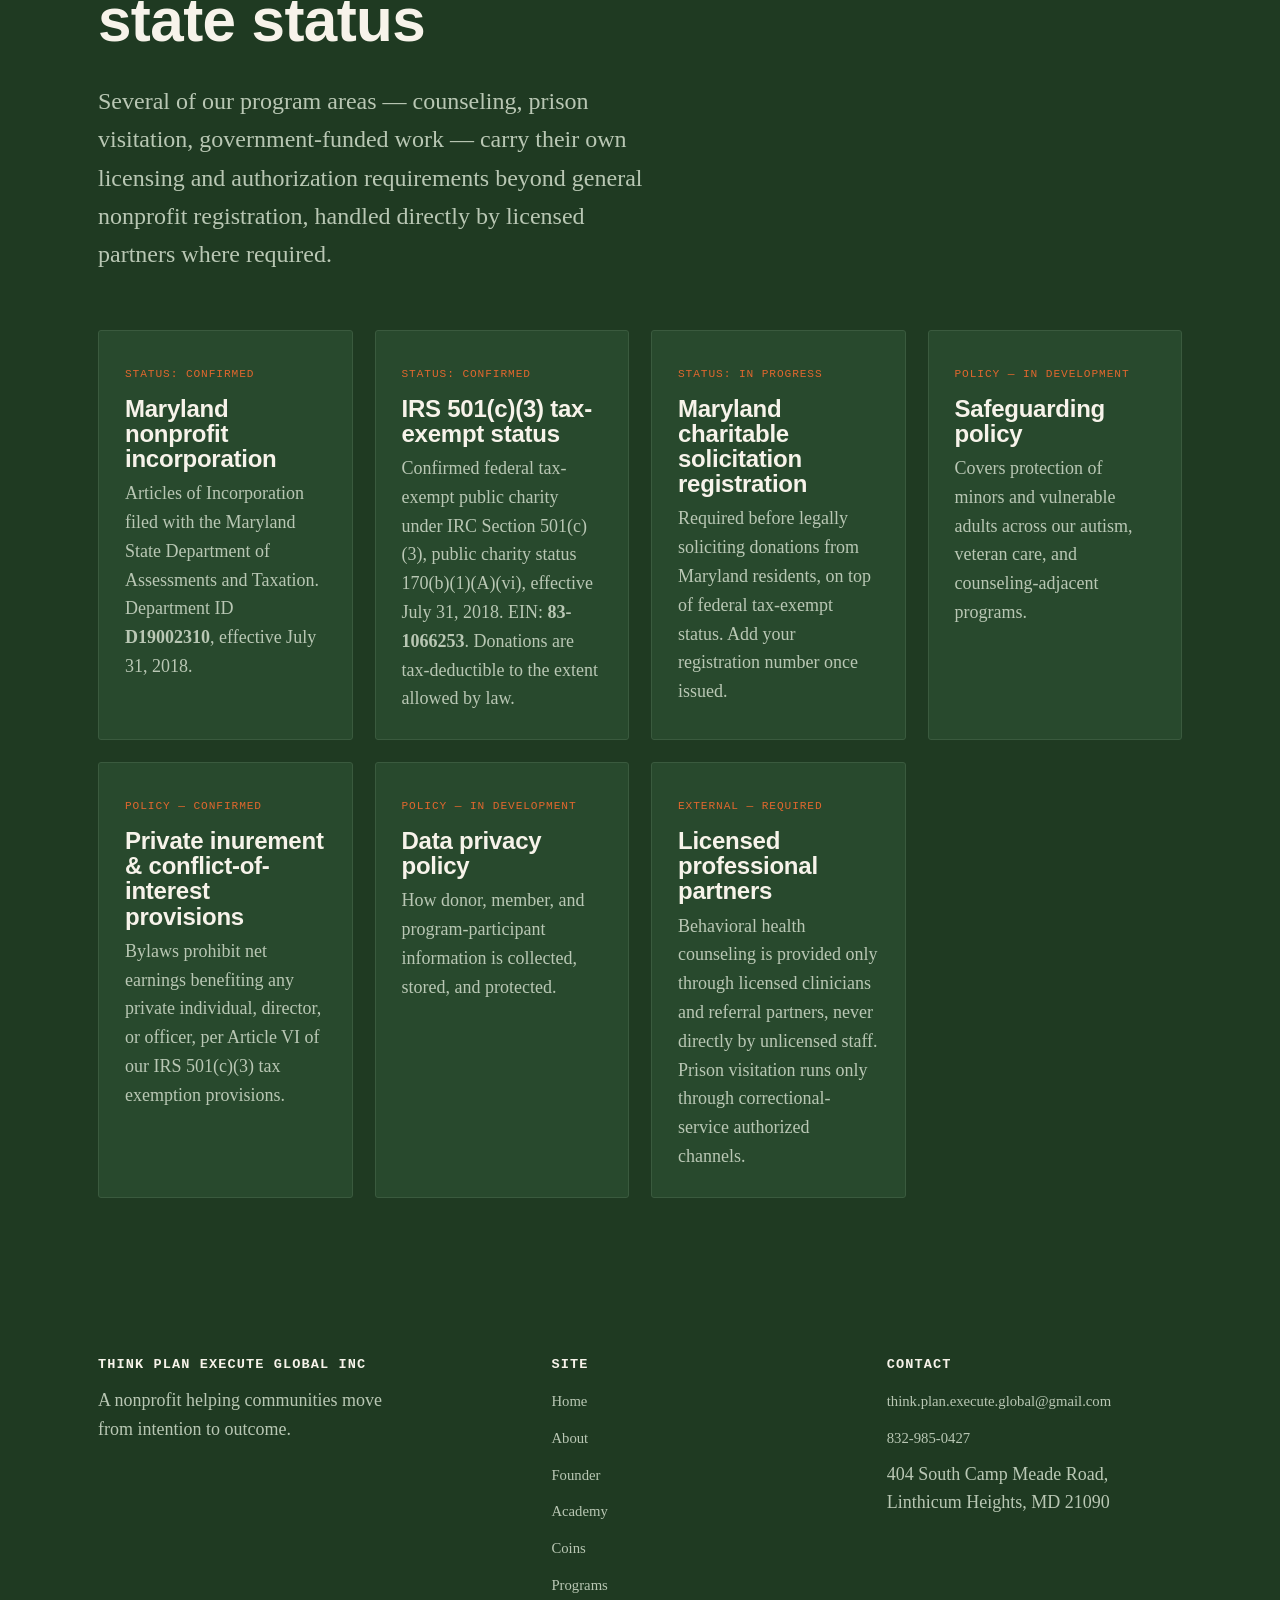
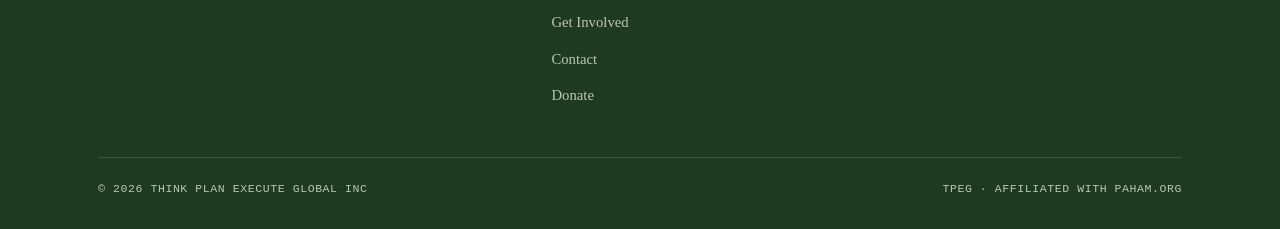
==== commit d4231890: "Add files via upload" ====
--- a/about.html
+++ b/about.html
@@ -8,6 +8,7 @@
 <link rel="preconnect" href="https://fonts.googleapis.com">
 <link href="https://fonts.googleapis.com/css2?family=Space+Grotesk:wght@500;600;700&family=Source+Serif+4:opsz,wght@8..60,400;8..60,600&family=IBM+Plex+Mono:wght@400;500&display=swap" rel="stylesheet">
 <link rel="stylesheet" href="assets/styles.css" />
+<link rel="icon" href="assets/tpeg-logo.png" type="image/png" />
 <meta http-equiv="Content-Security-Policy" content="default-src 'self'; script-src 'self'; style-src 'self' 'unsafe-inline' https://fonts.googleapis.com; font-src https://fonts.gstatic.com; img-src 'self' data:; connect-src 'self'; base-uri 'self'; form-action 'self';" />
 </head>
 <body>
@@ -22,7 +23,9 @@
       <a href="index.html">Home</a>
       <a href="about.html" class="active">About</a>
       <a href="founder.html">Founder</a>
- <a href="programs.html">Programs</a>
+      <a href="academy.html">Academy</a>
+      <a href="coins.html">Coins</a>
+      <a href="programs.html">Programs</a>
       <a href="get-involved.html">Get Involved</a>
       <a href="contact.html">Contact</a>
       <a href="donate.html" class="cta">Donate</a>
@@ -167,17 +170,18 @@
   <div class="wrap">
     <div class="footer-grid">
       <div>
-        <h4>TPEG Inc</h4>
+        <h4>Think Plan Execute Global Inc</h4>
         <p style="max-width:34ch;color:var(--text-onink-muted);">A nonprofit helping communities move from intention to outcome.</p>
       </div>
       <div>
         <h4>Site</h4>
         <ul>
           <li><a href="index.html">Home</a></li>
-           <li><a href="about.html">About</a></li>\n <li><a href="founder.html">Founder</a></li>
+          <li><a href="about.html">About</a></li>
           <li><a href="founder.html">Founder</a></li>
- <li><a href="founder.html">Founder</a>
- <a href="programs.html">Programs</a></li>
+          <li><a href="academy.html">Academy</a></li>
+          <li><a href="coins.html">Coins</a></li>
+          <li><a href="programs.html">Programs</a></li>
           <li><a href="get-involved.html">Get Involved</a></li>
           <li><a href="contact.html">Contact</a></li>
           <li><a href="donate.html">Donate</a></li>
@@ -193,8 +197,8 @@
       </div>
     </div>
     <div class="footer-bottom">
-      <span>&copy; <span id="year"></span> TPEG Inc</span>
-      <span>Registered nonprofit &middot; Placeholder content</span>
+      <span>&copy; <span id="year"></span> Think Plan Execute Global Inc</span>
+      <span>TPEG &middot; Affiliated with Paham.org</span>
     </div>
   </div>
 </footer>
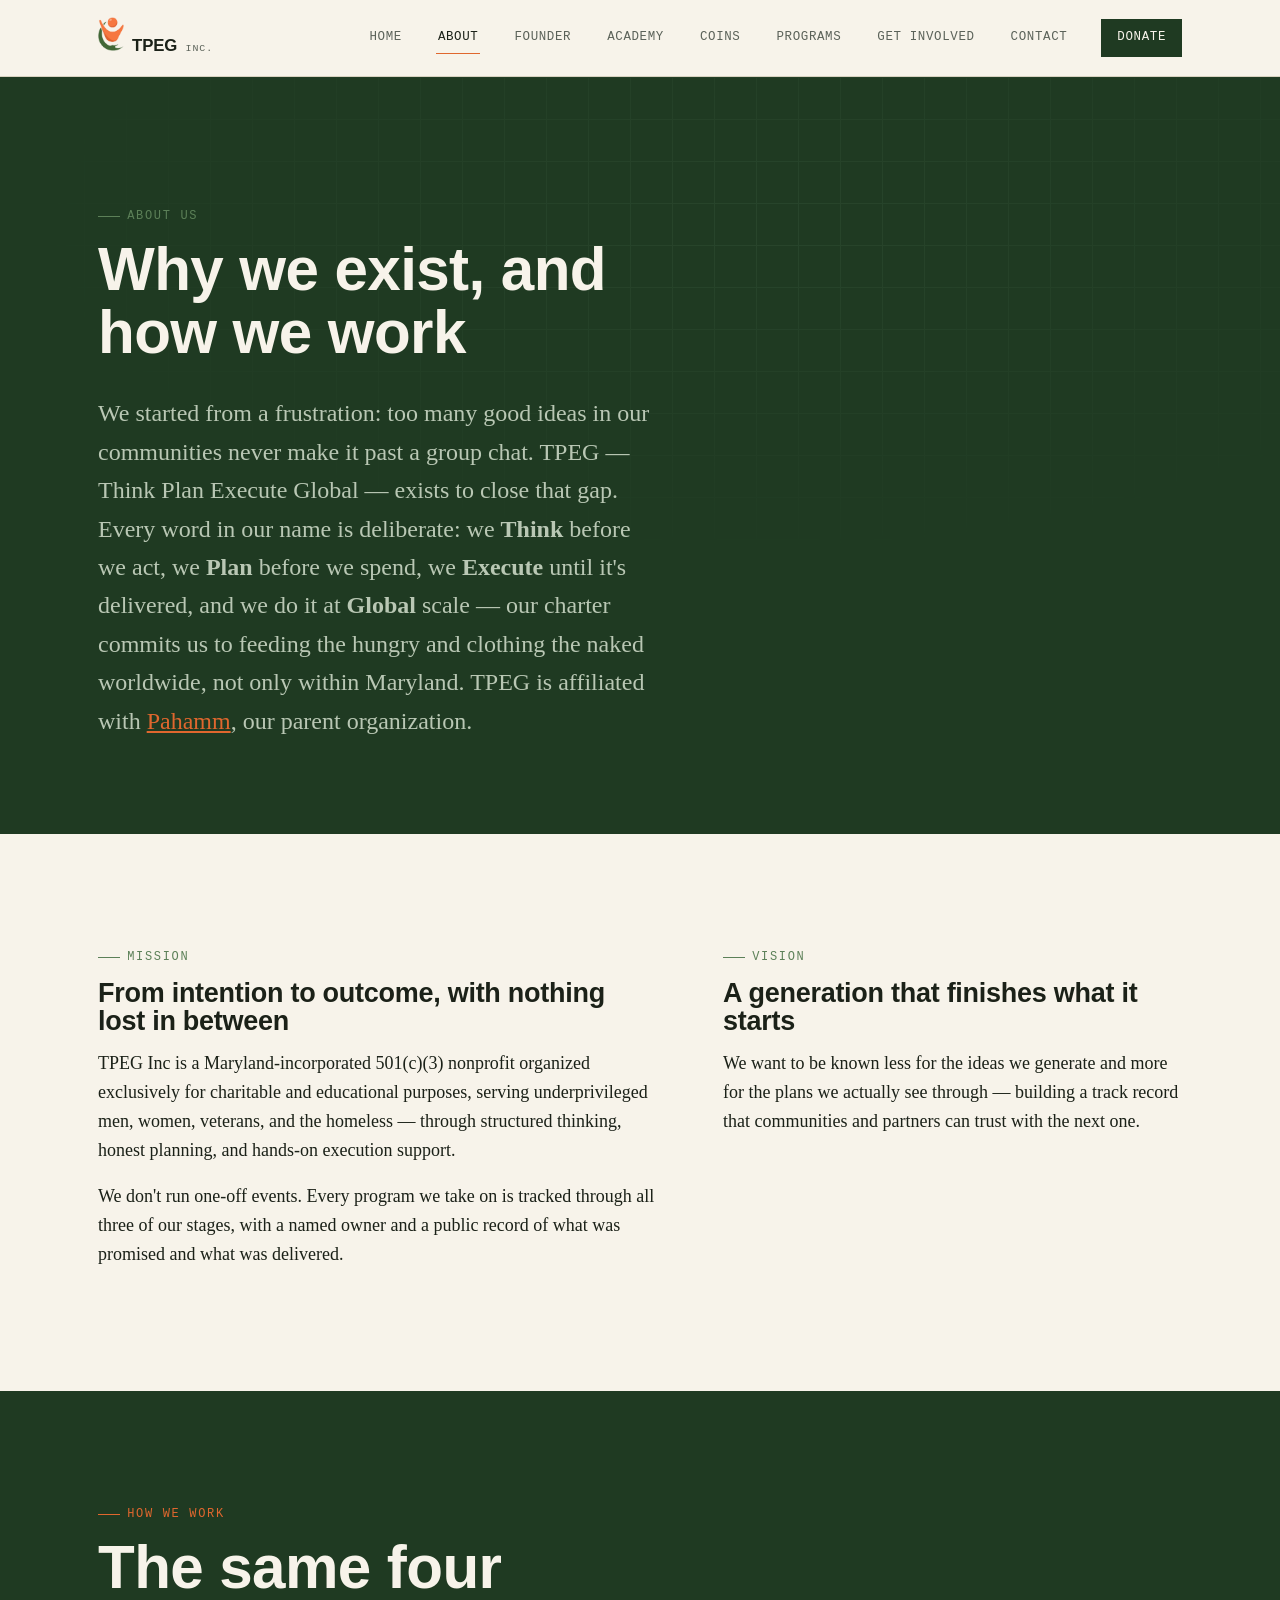
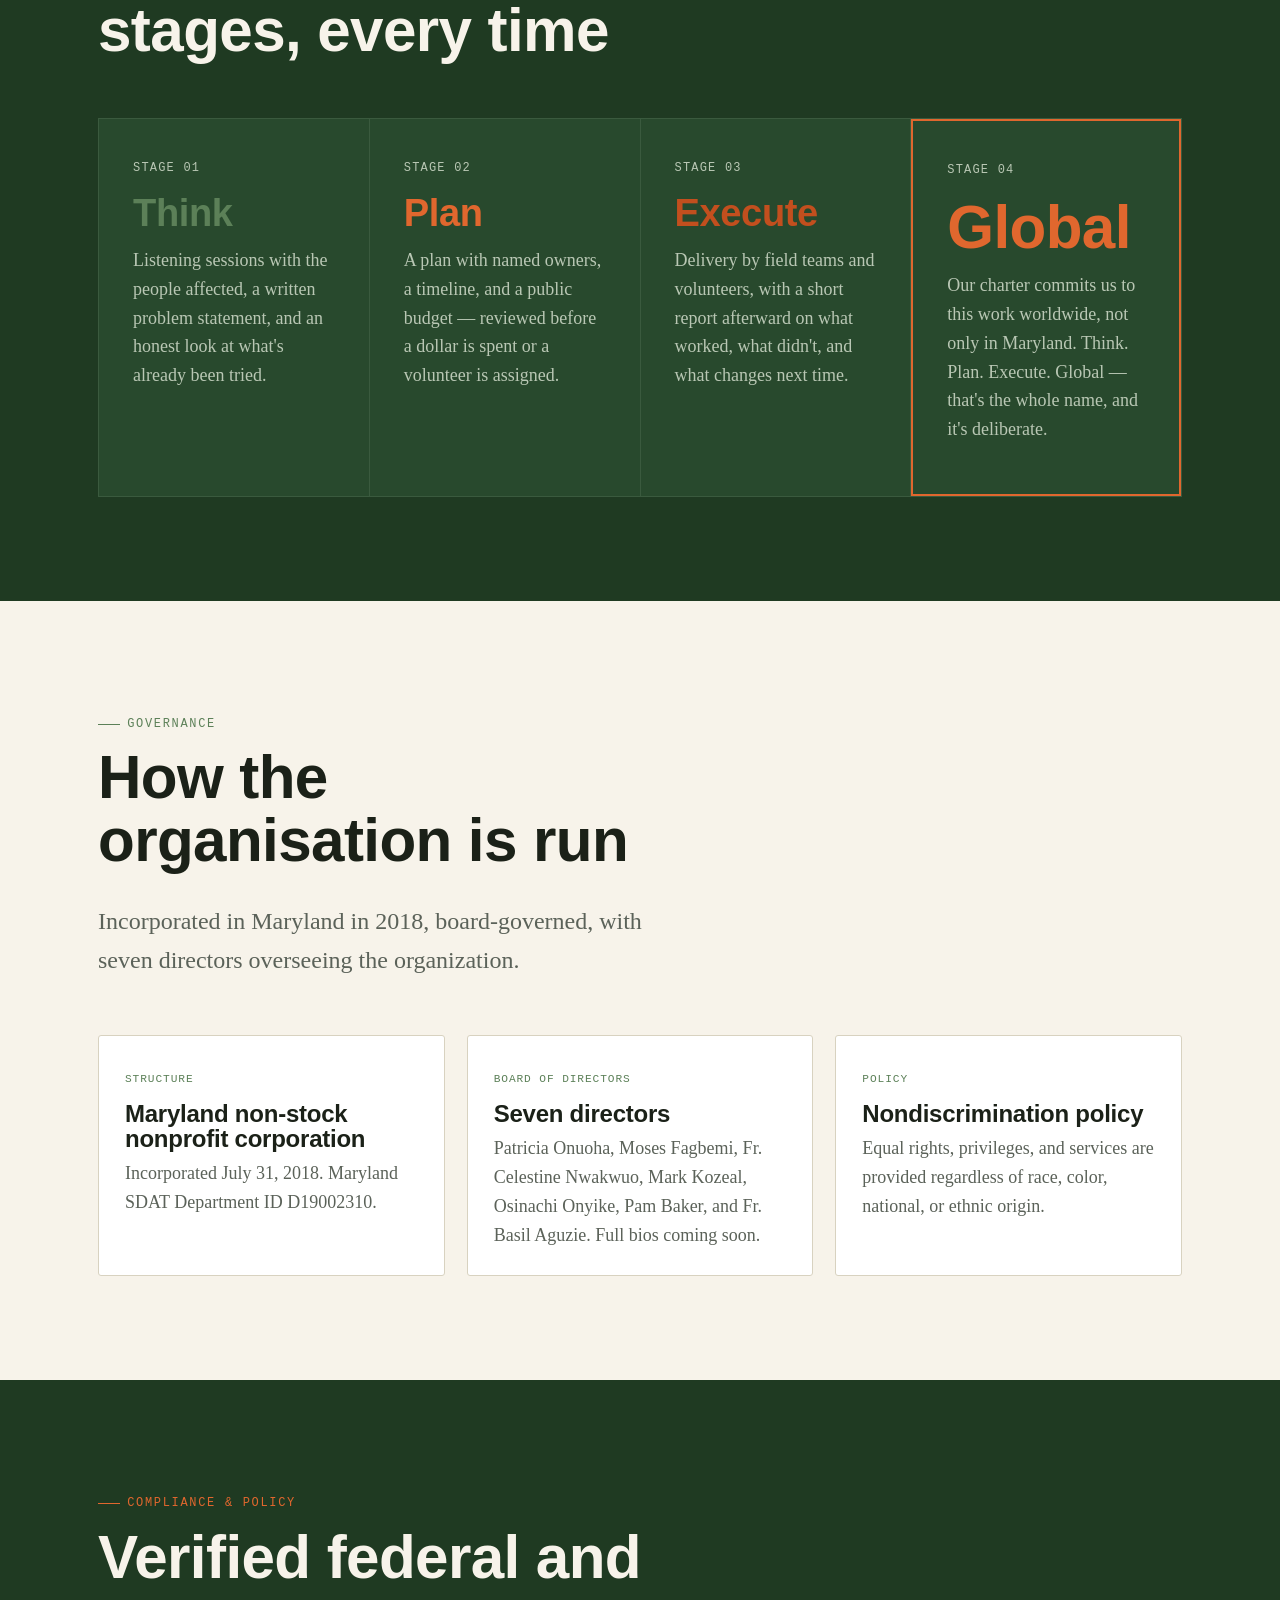
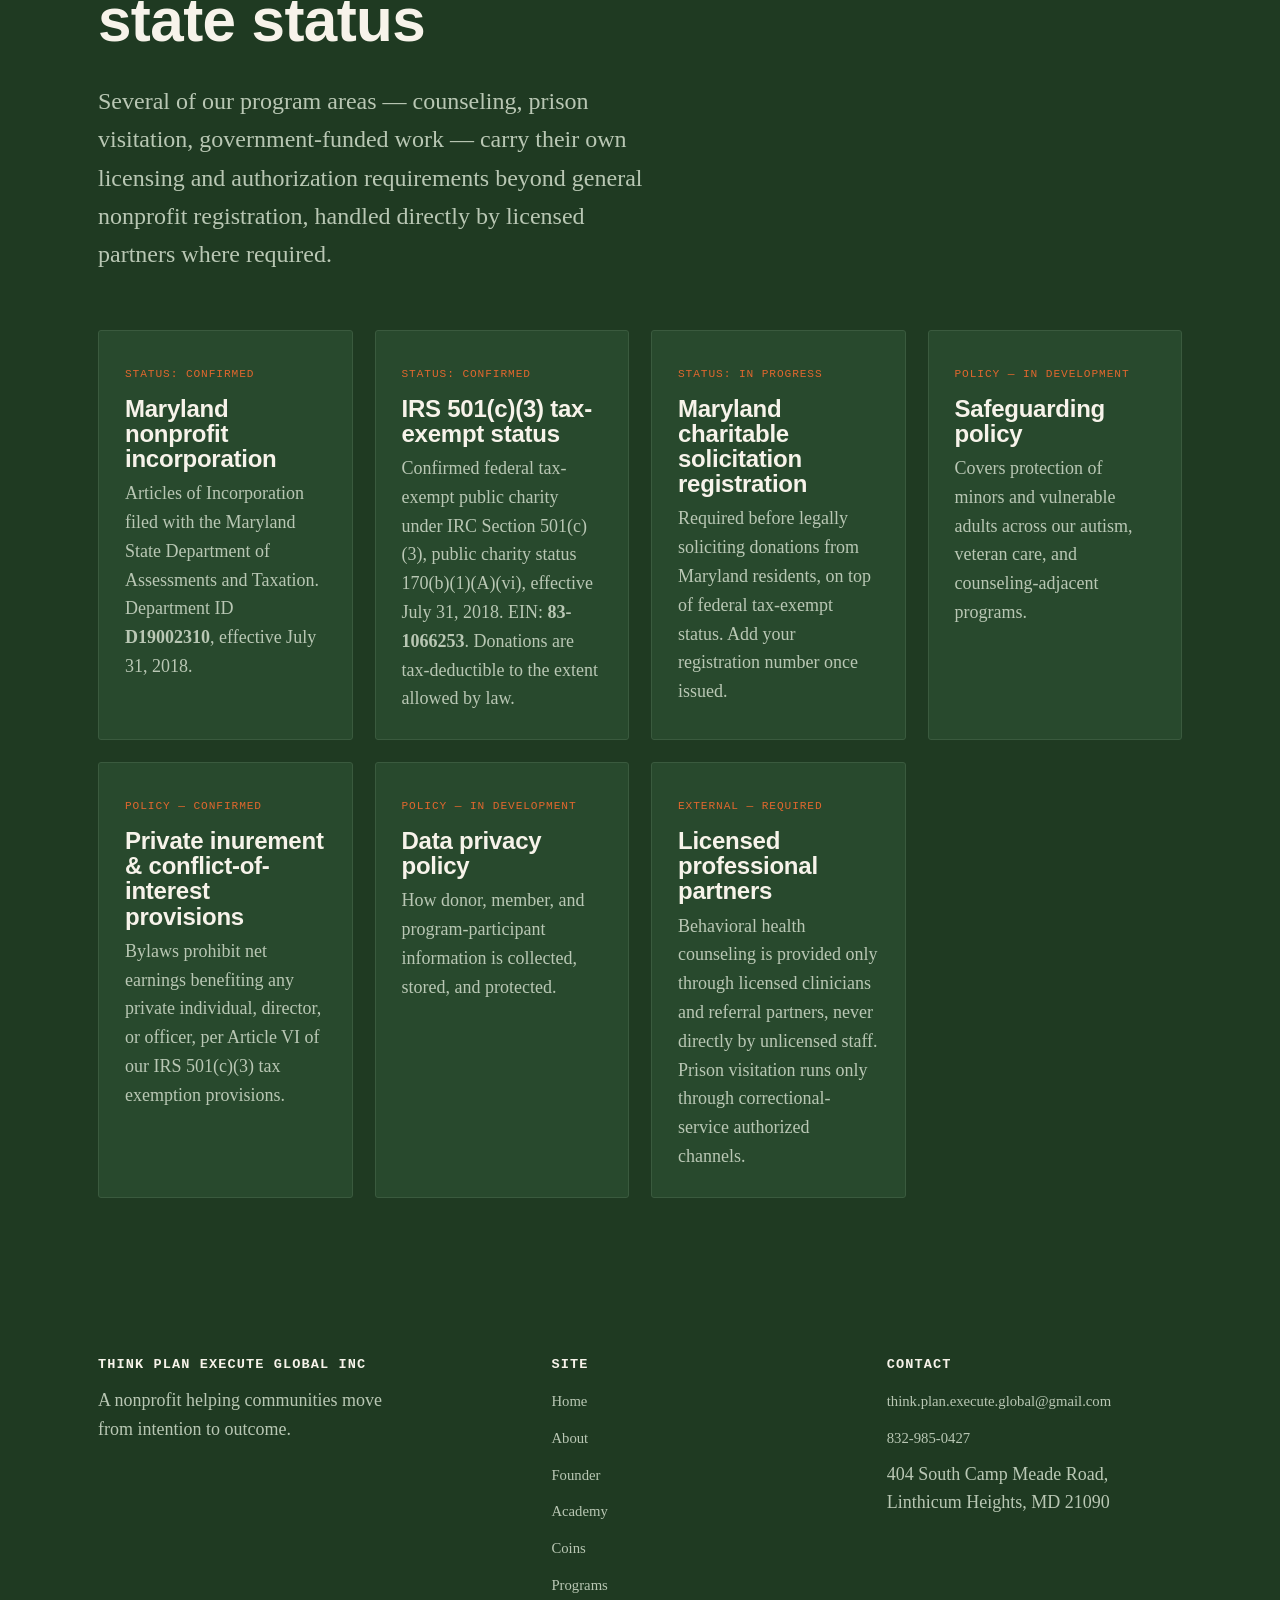
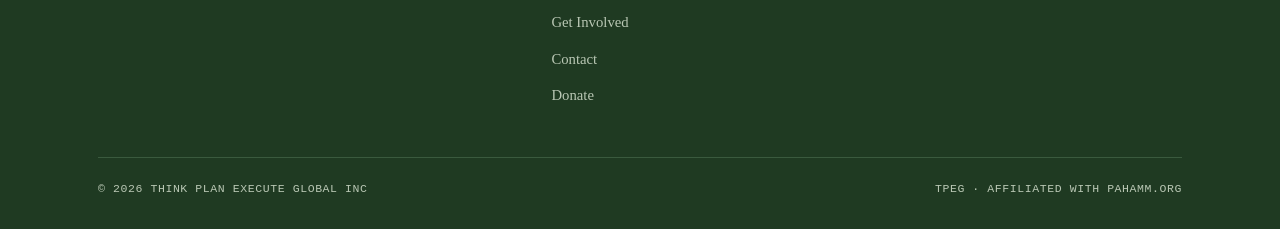
==== commit 1a15f3cd: "Add files via upload" ====
--- a/about.html
+++ b/about.html
@@ -41,7 +41,7 @@
   <div class="wrap">
     <span class="eyebrow">About us</span>
     <h1 style="font-size:var(--step-3);max-width:18ch;">Why we exist, and how we work</h1>
-    <p class="lede">We started from a frustration: too many good ideas in our communities never make it past a group chat. TPEG — Think Plan Execute Global — exists to close that gap. Every word in our name is deliberate: we <strong>Think</strong> before we act, we <strong>Plan</strong> before we spend, we <strong>Execute</strong> until it's delivered, and we do it at <strong>Global</strong> scale — our charter commits us to feeding the hungry and clothing the naked worldwide, not only within Maryland. TPEG is affiliated with <a href="https://www.paham.org" style="color:var(--gold);">Paham</a>, our parent organization.</p>
+    <p class="lede">We started from a frustration: too many good ideas in our communities never make it past a group chat. TPEG — Think Plan Execute Global — exists to close that gap. Every word in our name is deliberate: we <strong>Think</strong> before we act, we <strong>Plan</strong> before we spend, we <strong>Execute</strong> until it's delivered, and we do it at <strong>Global</strong> scale — our charter commits us to feeding the hungry and clothing the naked worldwide, not only within Maryland. TPEG is affiliated with <a href="https://www.pahamm.org" style="color:var(--gold);">Pahamm</a>, our parent organization.</p>
   </div>
 </section>
 
@@ -108,7 +108,7 @@
       <div class="card">
         <span class="tag">Board of Directors</span>
         <h3>Seven directors</h3>
-        <p>Patricia Onuoha, Moses Fagbemi, Alexander Ejiogu, Mark Kozeal, Osinachi Onyike, Pam Baker, and Fr. Basil Aguzie. Full bios coming soon.</p>
+        <p>Patricia Onuoha, Moses Fagbemi, Fr. Celestine Nwakwuo, Mark Kozeal, Osinachi Onyike, Pam Baker, and Fr. Basil Aguzie. Full bios coming soon.</p>
       </div>
       <div class="card">
         <span class="tag">Policy</span>
@@ -198,7 +198,7 @@
     </div>
     <div class="footer-bottom">
       <span>&copy; <span id="year"></span> Think Plan Execute Global Inc</span>
-      <span>TPEG &middot; Affiliated with Paham.org</span>
+      <span>TPEG &middot; Affiliated with Pahamm.org</span>
     </div>
   </div>
 </footer>
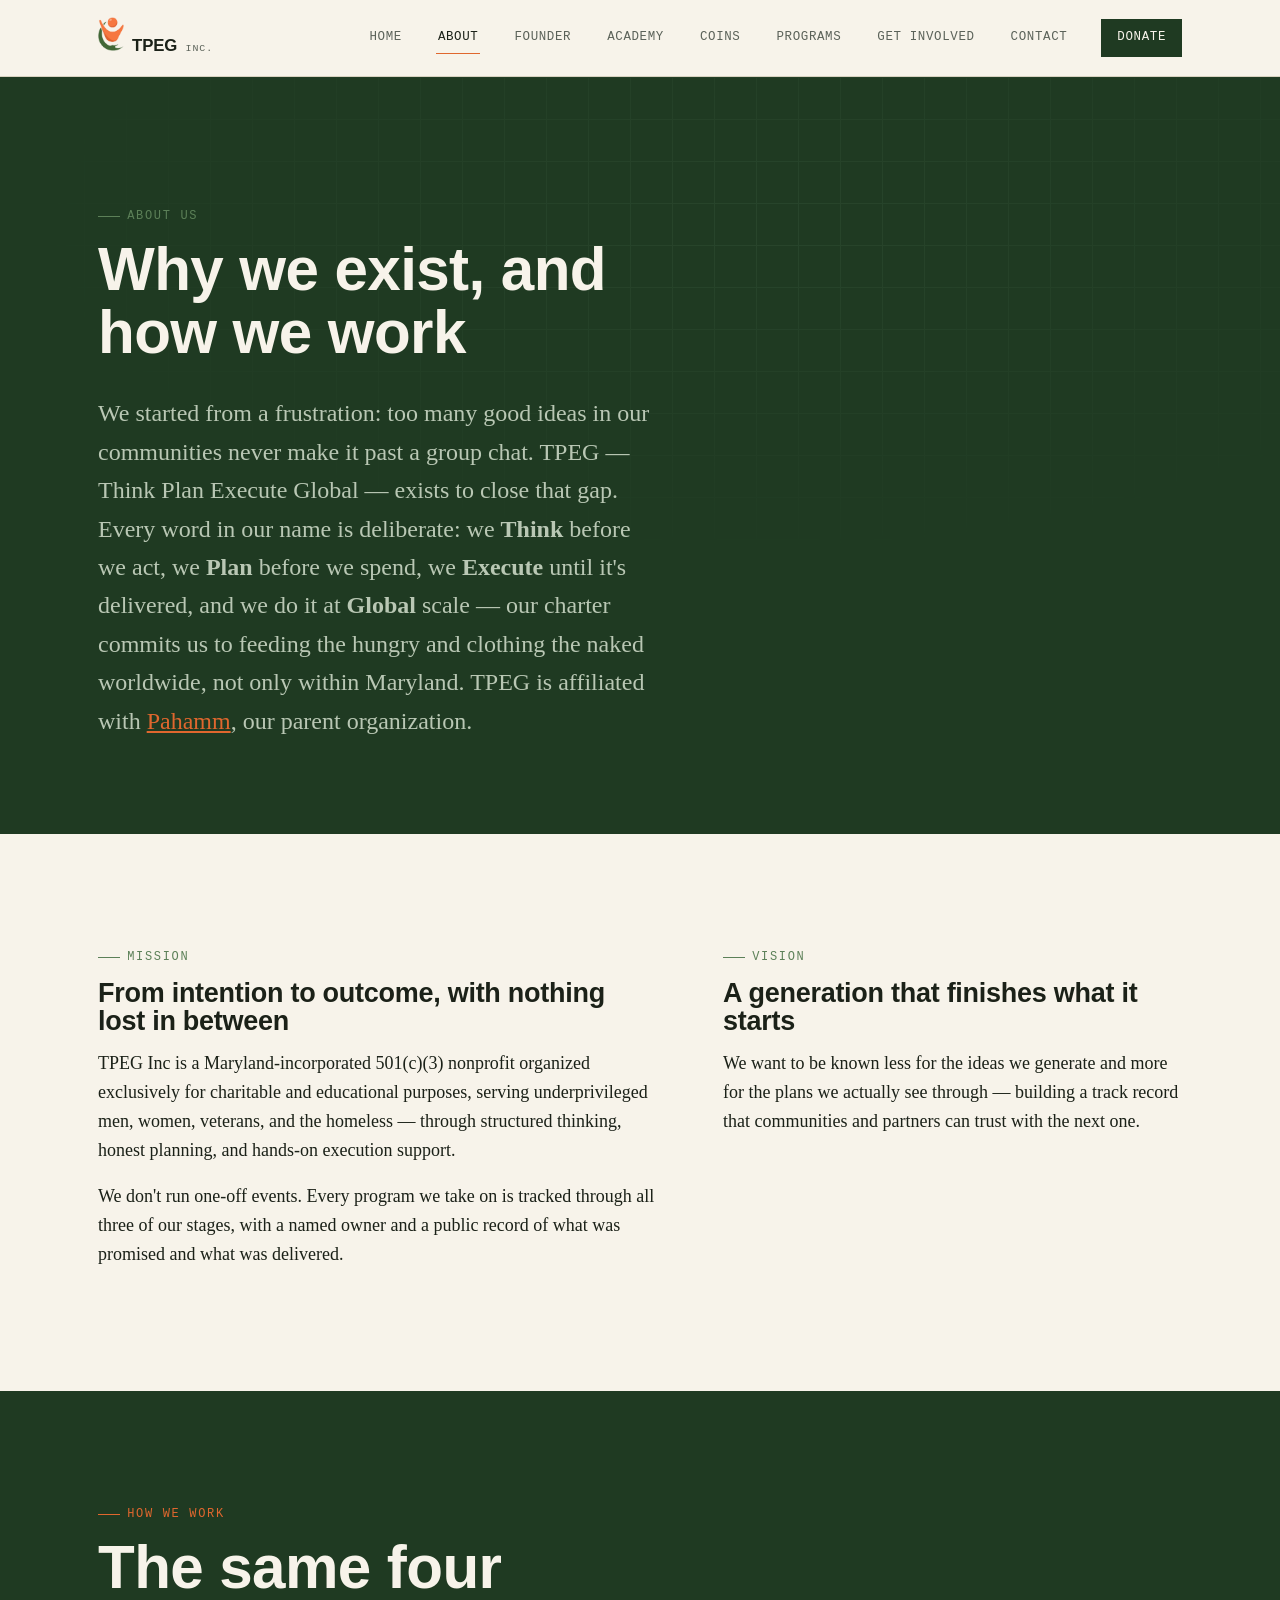
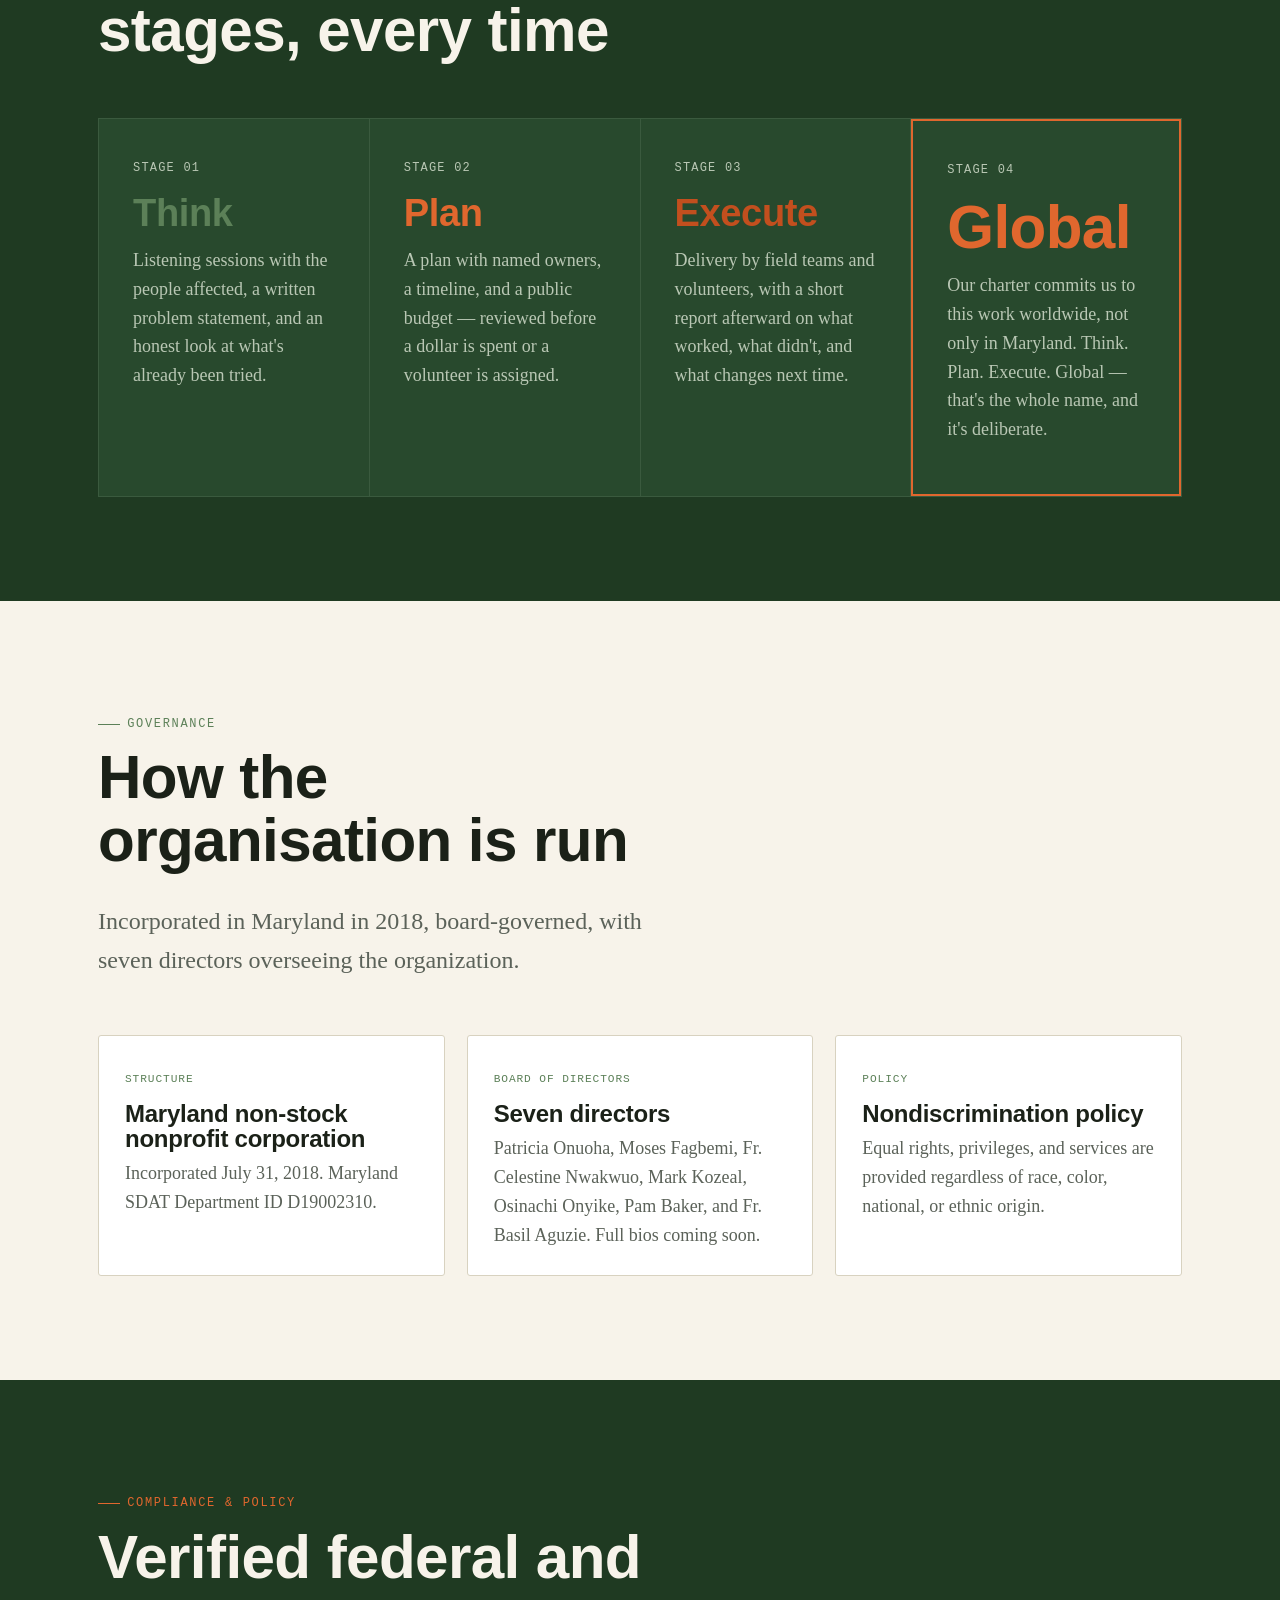
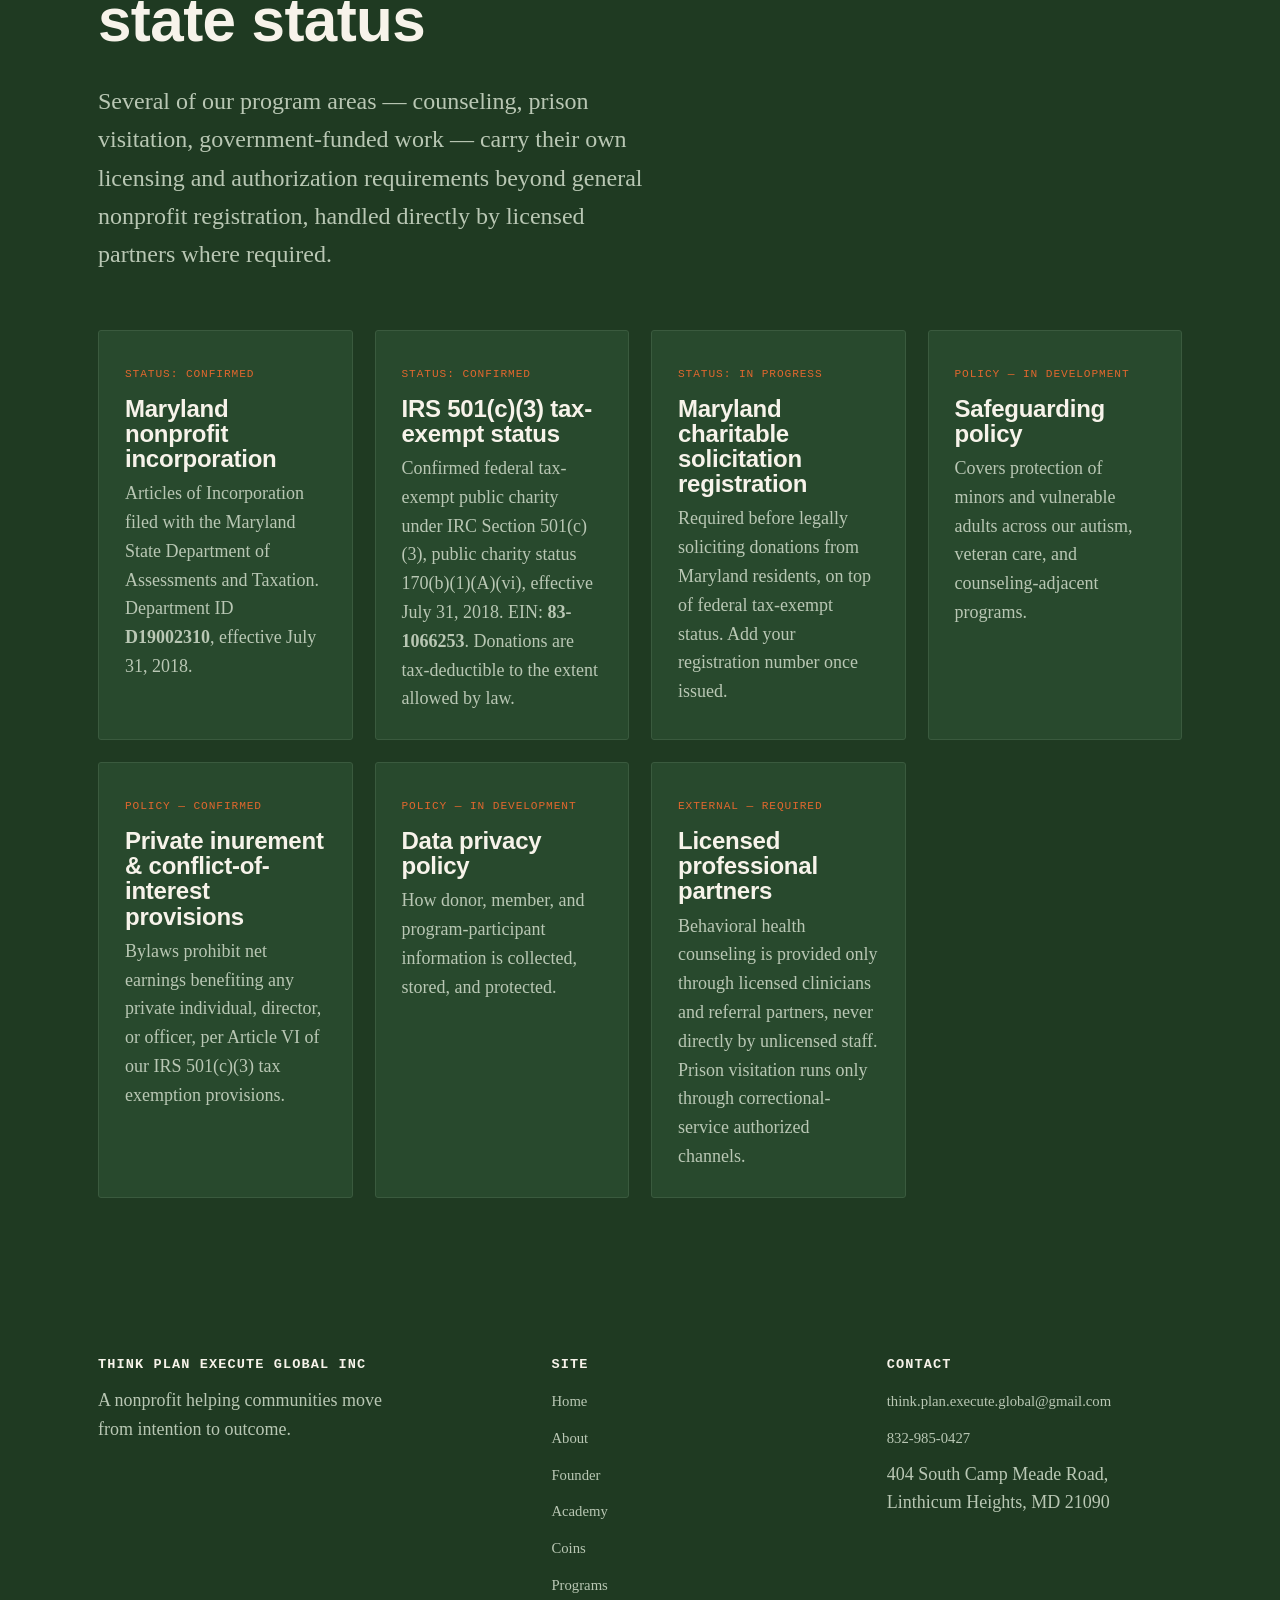
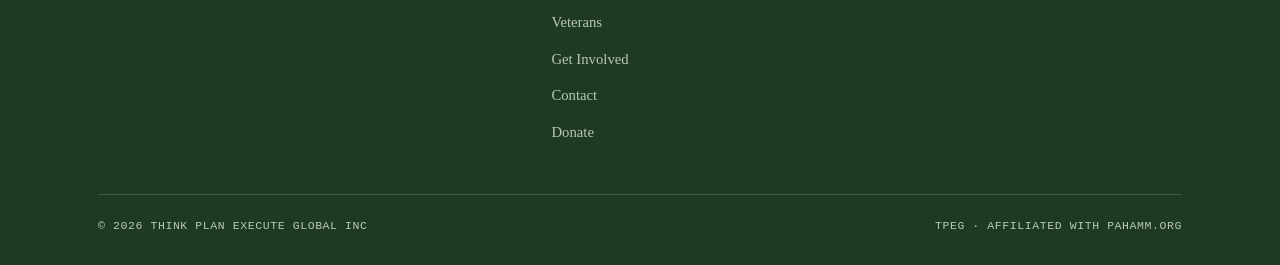
==== commit c4eaa79c: "Add Veterans page, Exam & Licensing Support, Maryland disclosure, footer updates" ====
--- a/about.html
+++ b/about.html
@@ -182,6 +182,7 @@
           <li><a href="academy.html">Academy</a></li>
           <li><a href="coins.html">Coins</a></li>
           <li><a href="programs.html">Programs</a></li>
+          <li><a href="veterans.html">Veterans</a></li>
           <li><a href="get-involved.html">Get Involved</a></li>
           <li><a href="contact.html">Contact</a></li>
           <li><a href="donate.html">Donate</a></li>
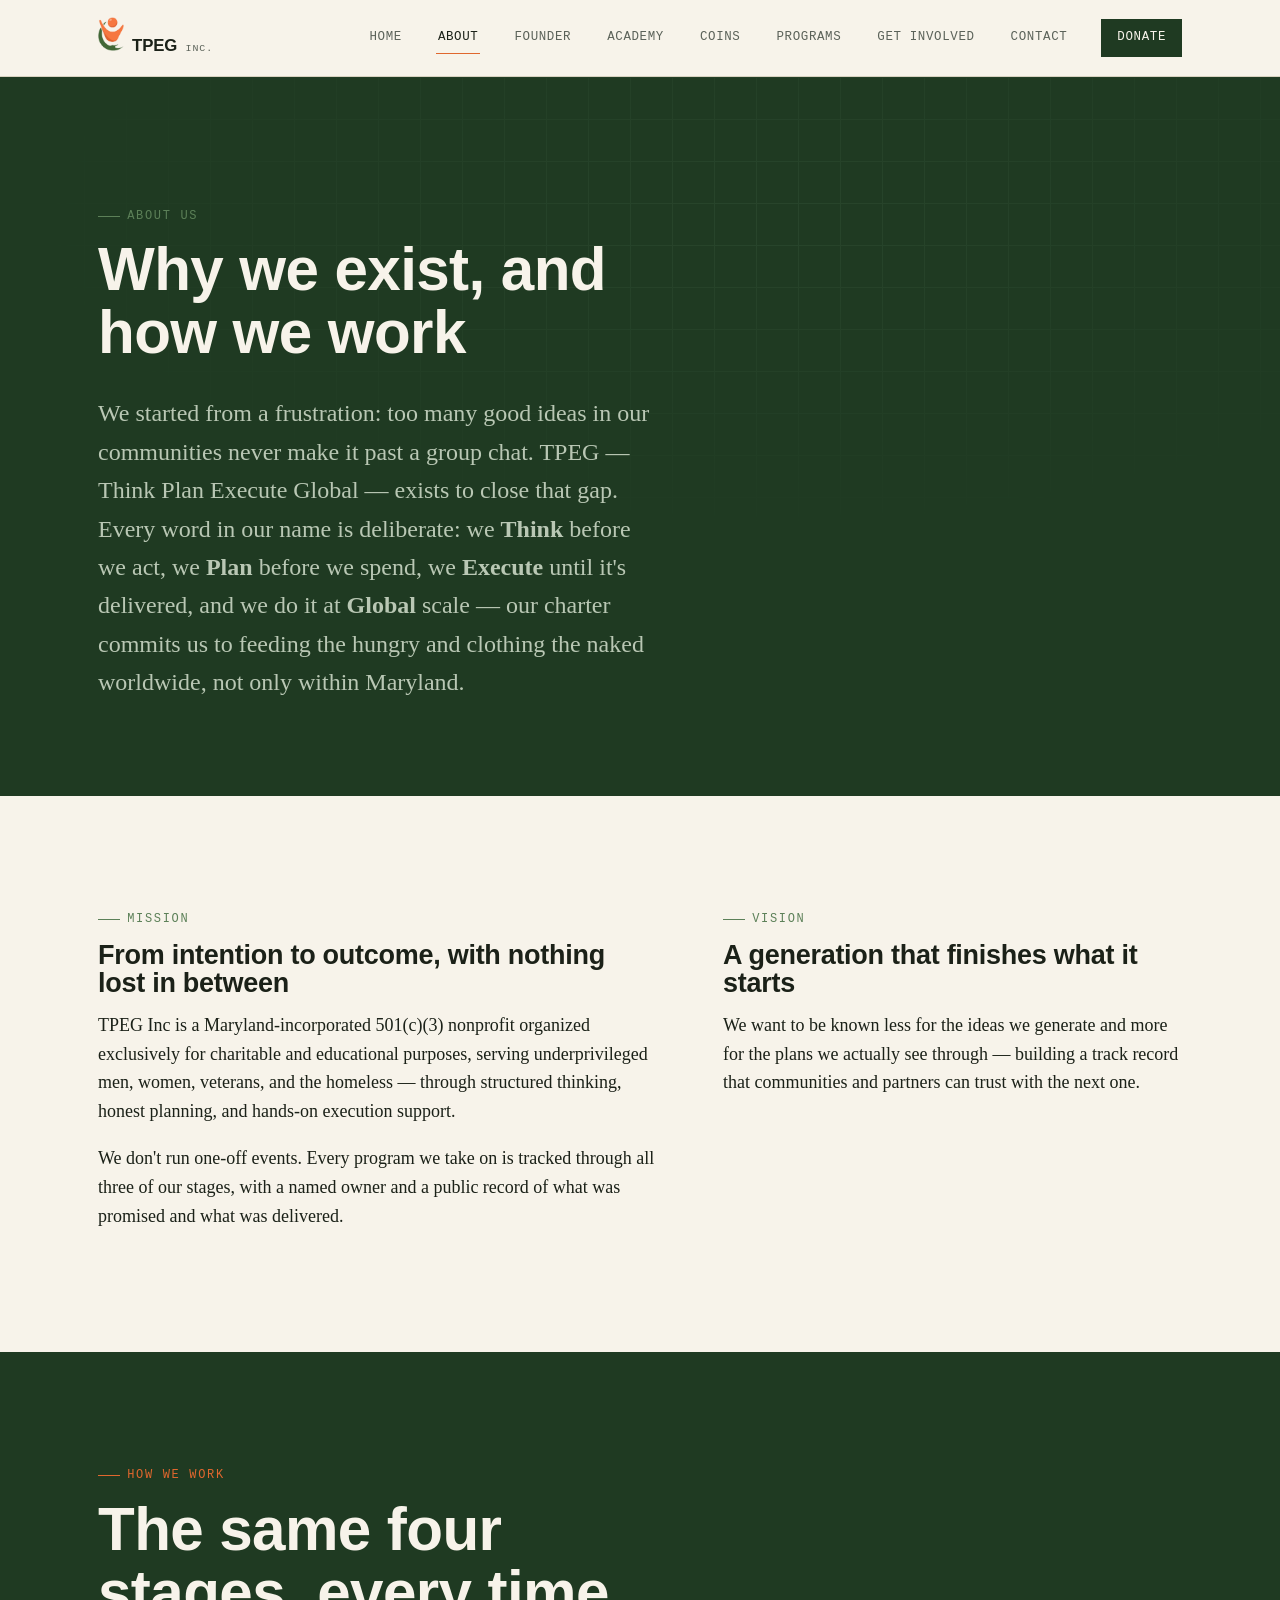
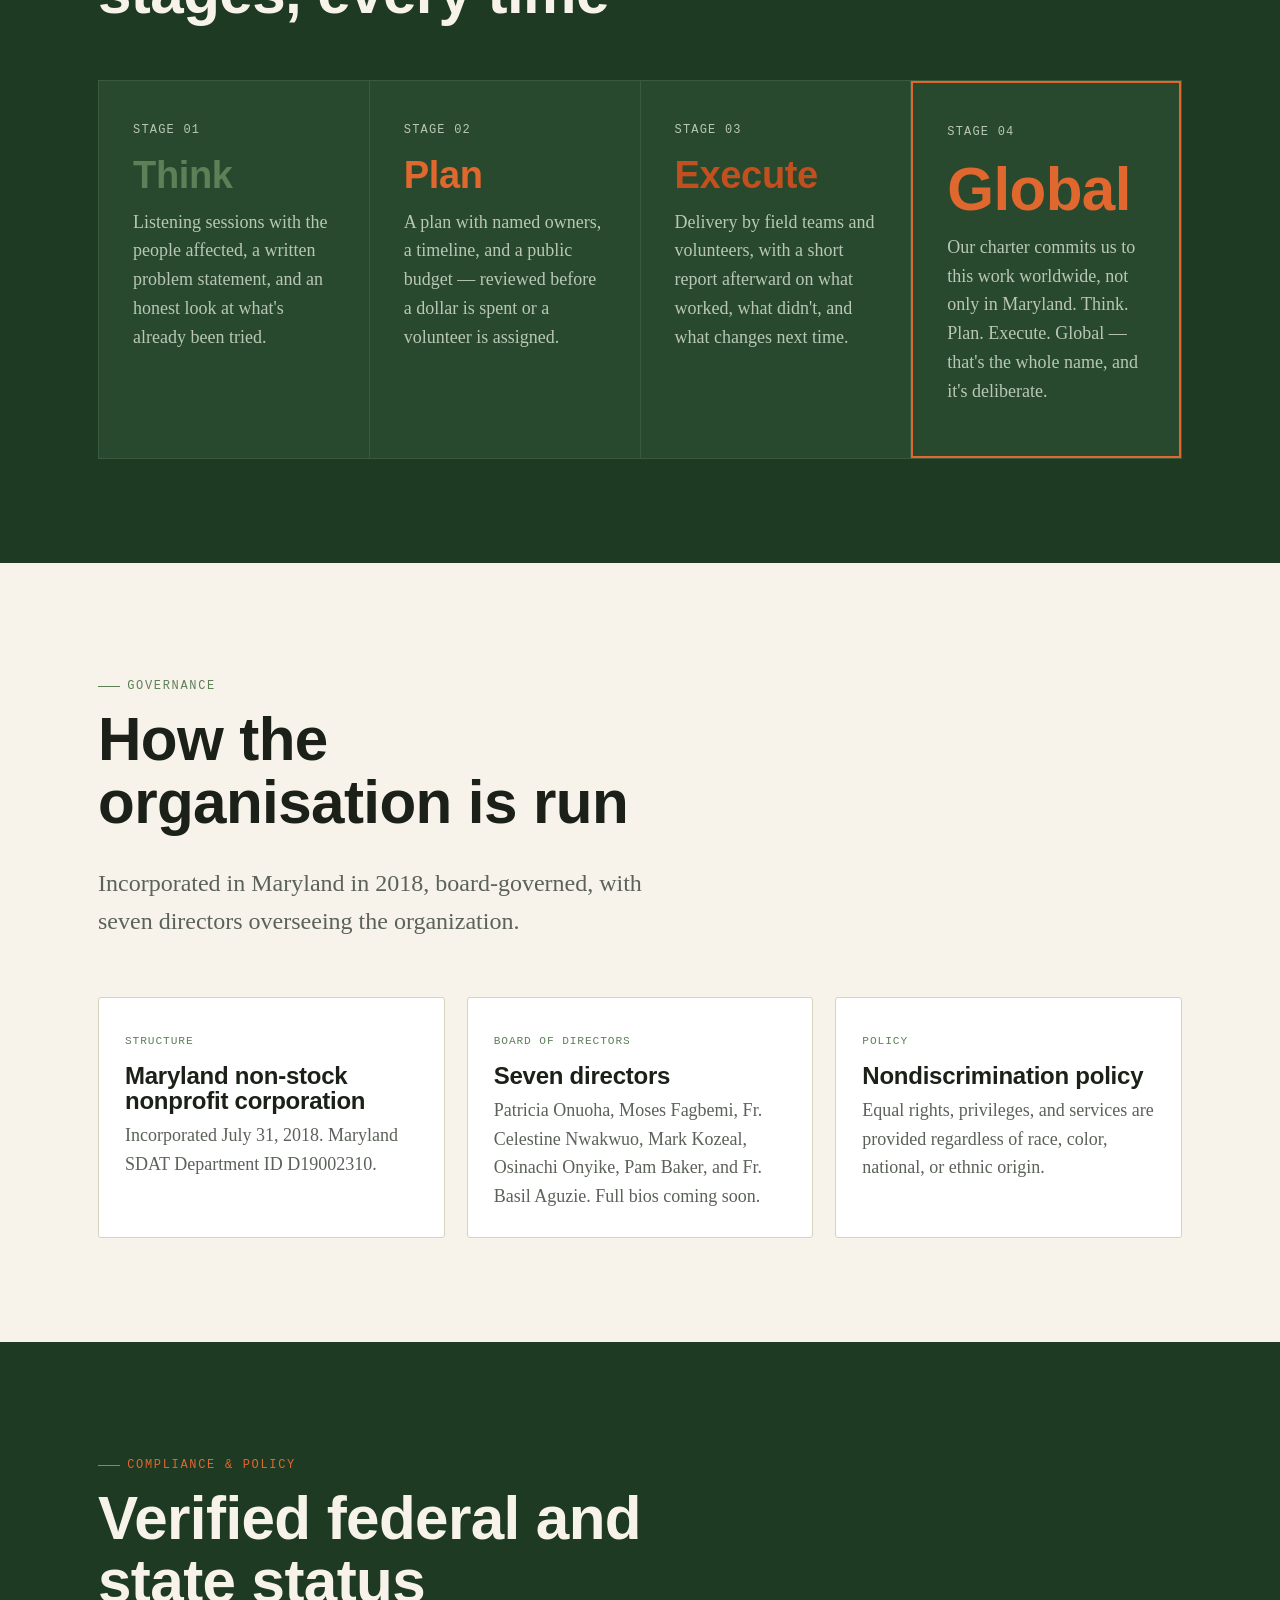
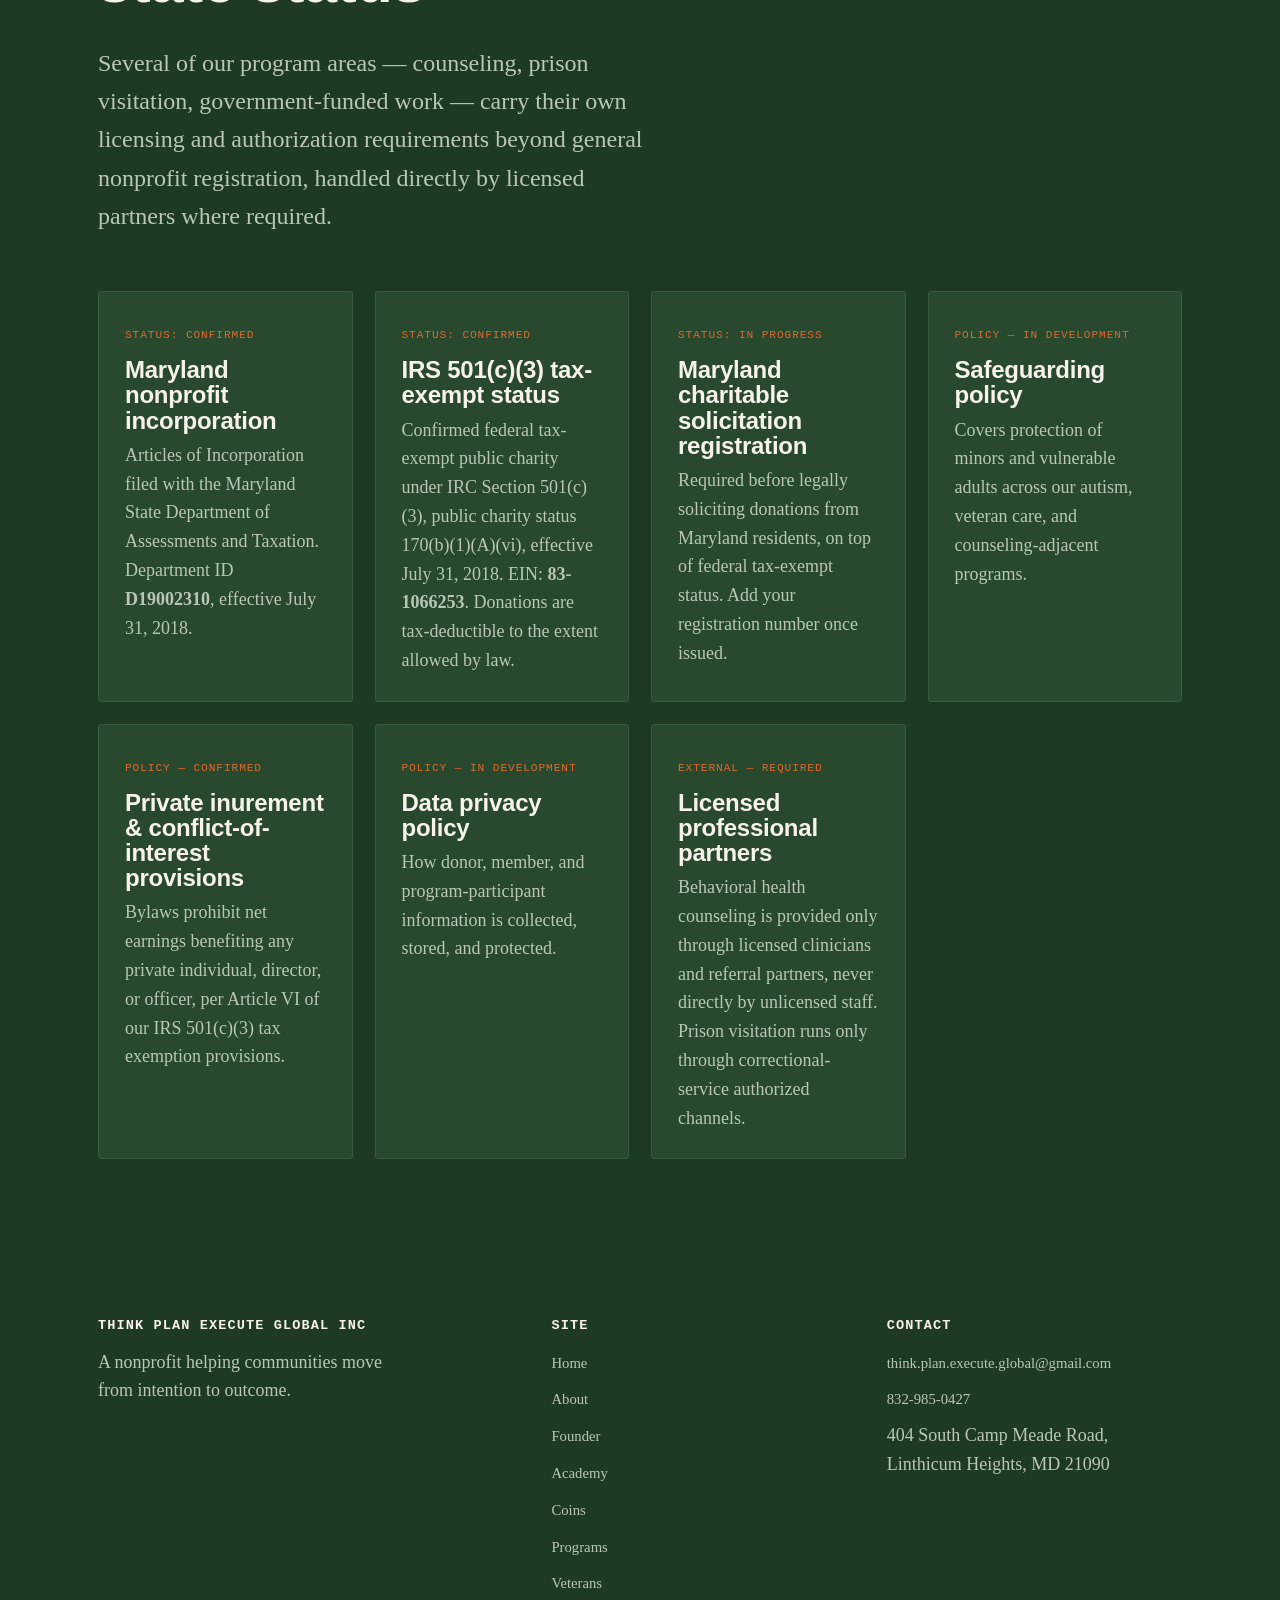
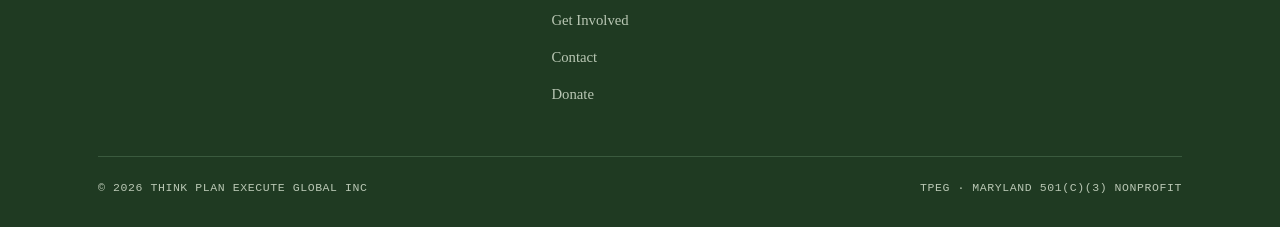
==== commit ab57c81f: "Remove Pahamm references" ====
--- a/about.html
+++ b/about.html
@@ -41,7 +41,7 @@
   <div class="wrap">
     <span class="eyebrow">About us</span>
     <h1 style="font-size:var(--step-3);max-width:18ch;">Why we exist, and how we work</h1>
-    <p class="lede">We started from a frustration: too many good ideas in our communities never make it past a group chat. TPEG — Think Plan Execute Global — exists to close that gap. Every word in our name is deliberate: we <strong>Think</strong> before we act, we <strong>Plan</strong> before we spend, we <strong>Execute</strong> until it's delivered, and we do it at <strong>Global</strong> scale — our charter commits us to feeding the hungry and clothing the naked worldwide, not only within Maryland. TPEG is affiliated with <a href="https://www.pahamm.org" style="color:var(--gold);">Pahamm</a>, our parent organization.</p>
+    <p class="lede">We started from a frustration: too many good ideas in our communities never make it past a group chat. TPEG — Think Plan Execute Global — exists to close that gap. Every word in our name is deliberate: we <strong>Think</strong> before we act, we <strong>Plan</strong> before we spend, we <strong>Execute</strong> until it's delivered, and we do it at <strong>Global</strong> scale — our charter commits us to feeding the hungry and clothing the naked worldwide, not only within Maryland.</p>
   </div>
 </section>
 
@@ -199,7 +199,7 @@
     </div>
     <div class="footer-bottom">
       <span>&copy; <span id="year"></span> Think Plan Execute Global Inc</span>
-      <span>TPEG &middot; Affiliated with Pahamm.org</span>
+      <span>TPEG &middot; Maryland 501(c)(3) nonprofit</span>
     </div>
   </div>
 </footer>
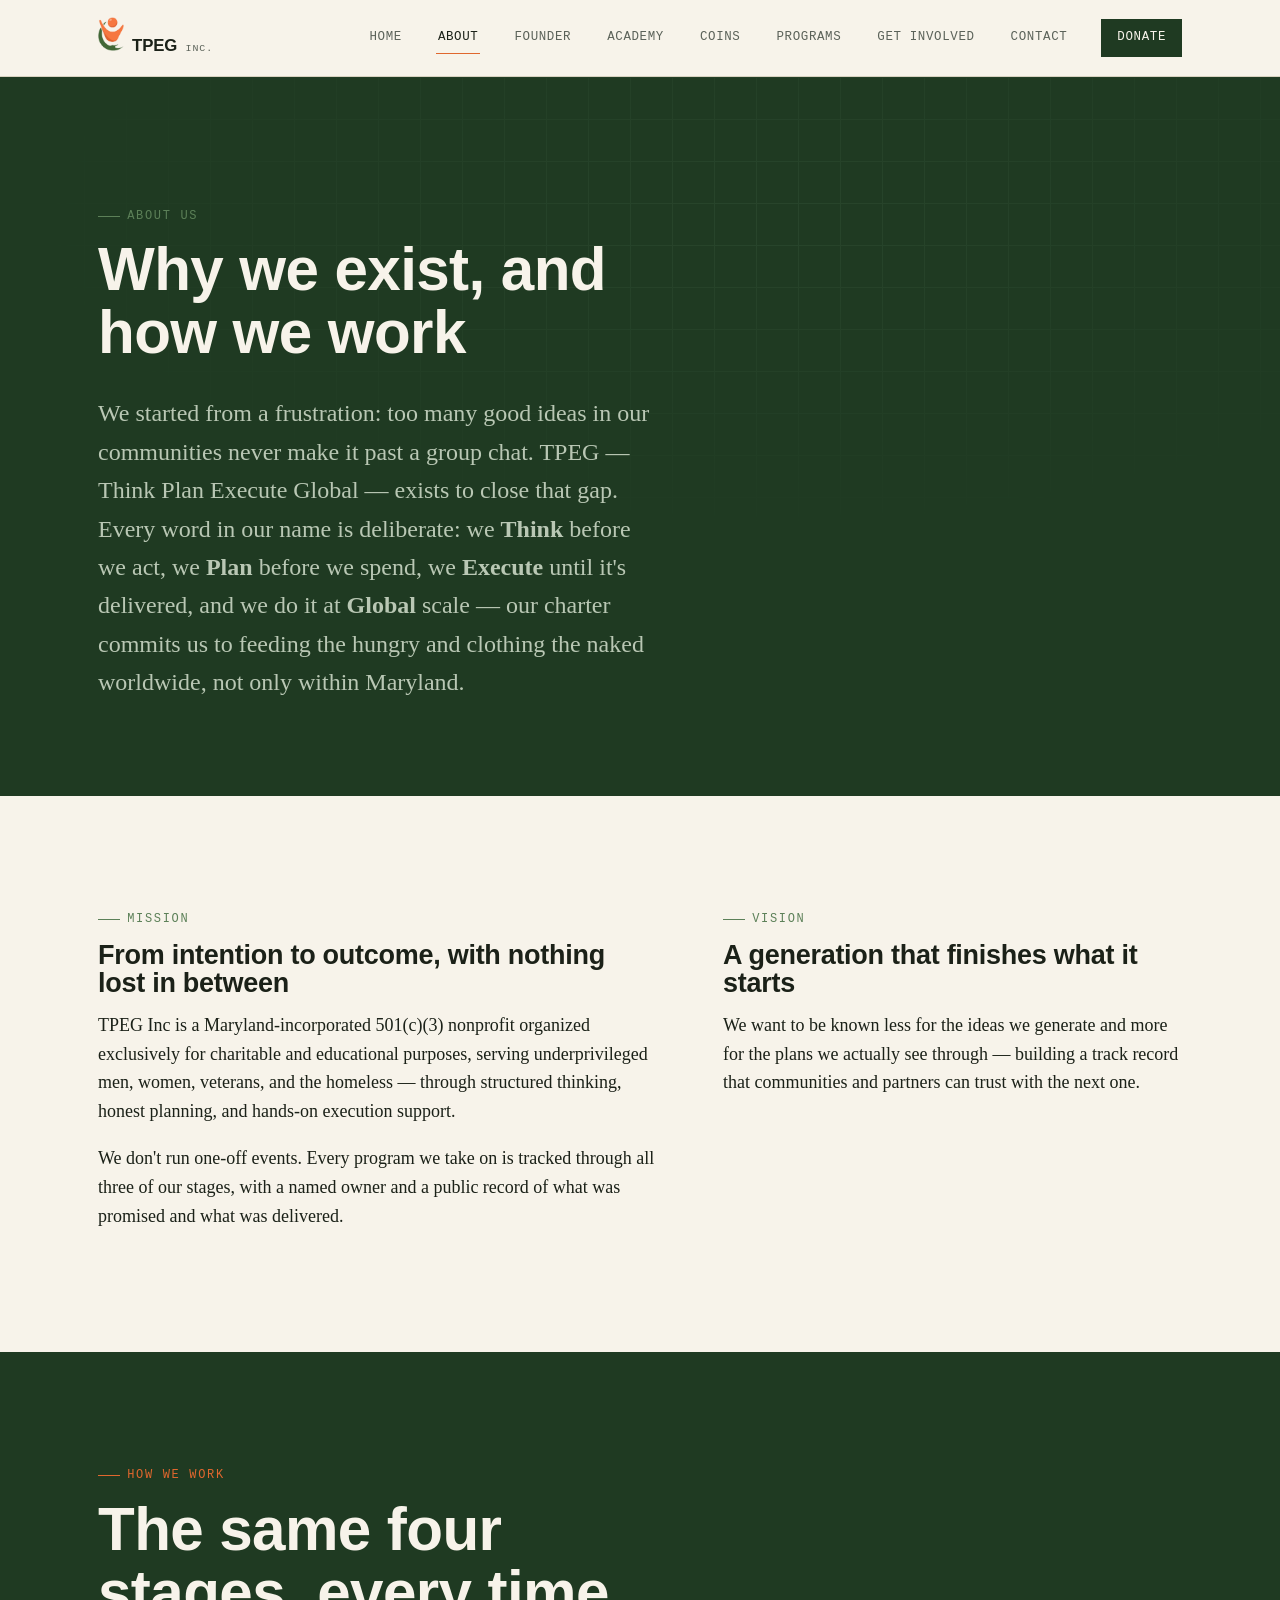
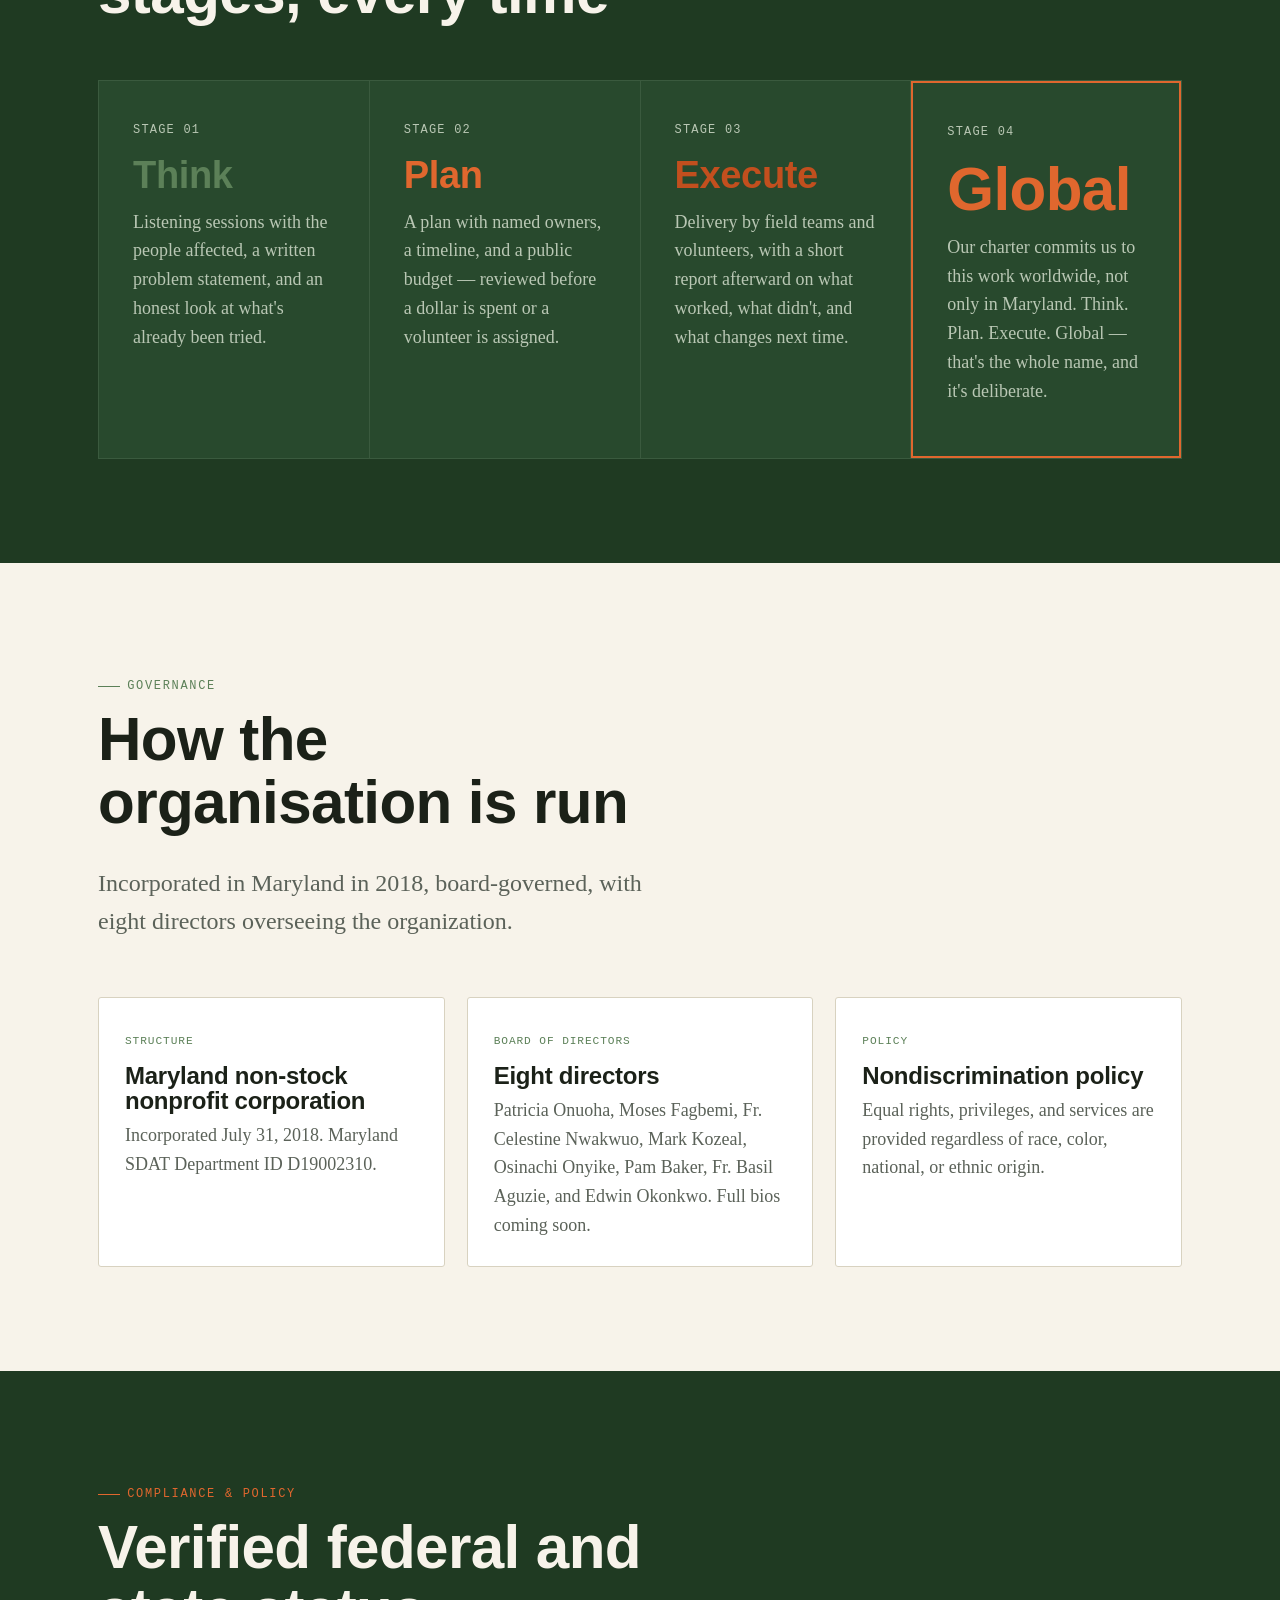
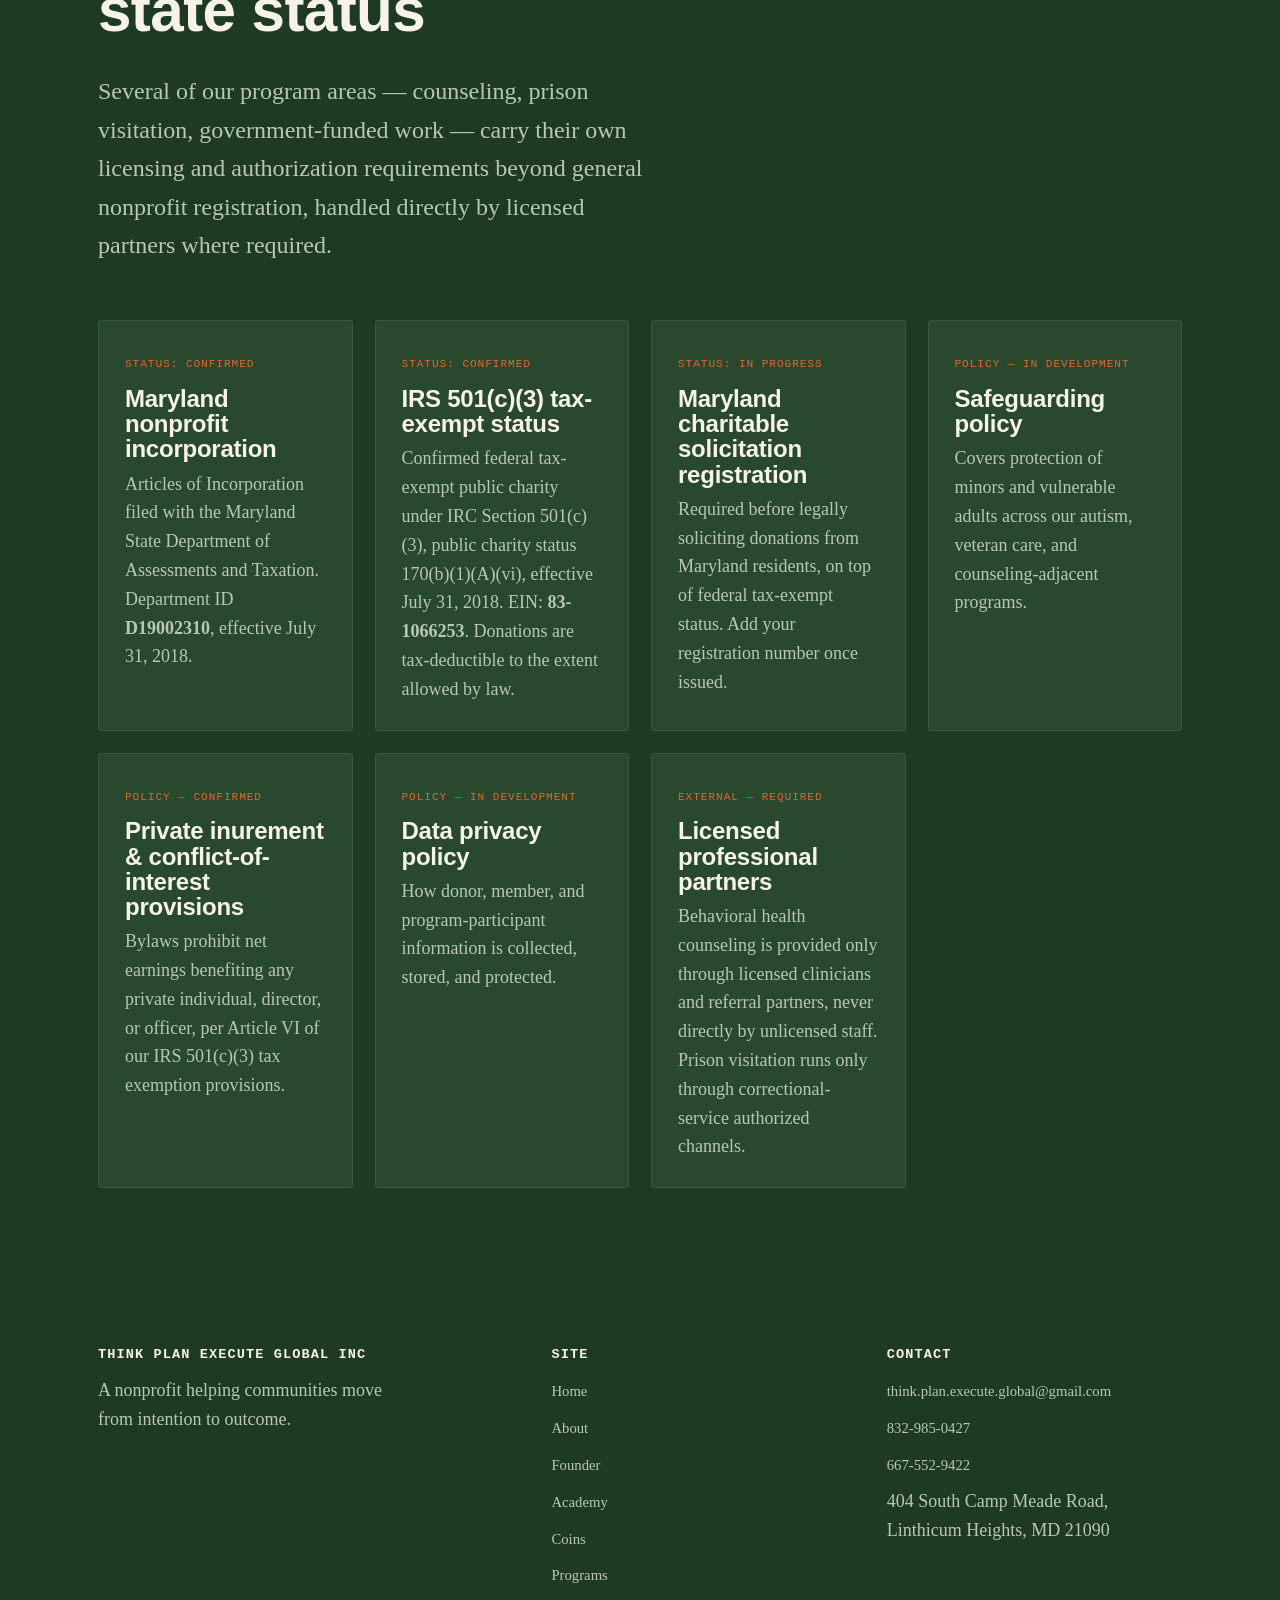
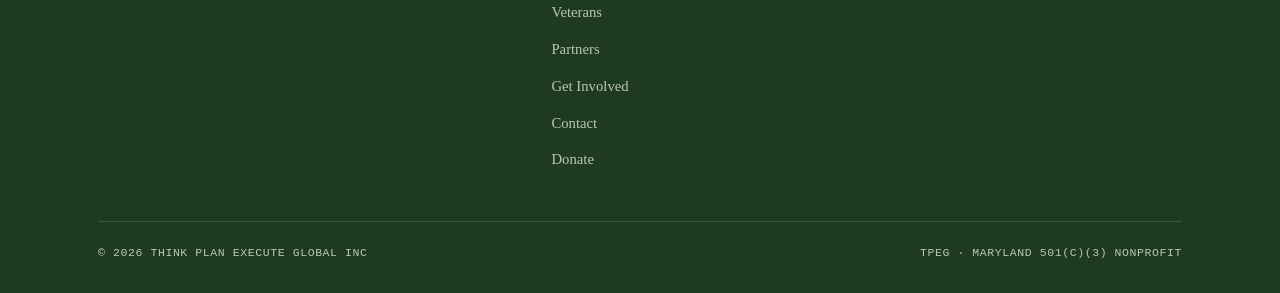
==== commit 76b615eb: "Partners page, new programs, donate options, directors,new home image" ====
--- a/about.html
+++ b/about.html
@@ -97,7 +97,7 @@
     <div class="section-head">
       <span class="eyebrow">Governance</span>
       <h2>How the organisation is run</h2>
-      <p class="lede">Incorporated in Maryland in 2018, board-governed, with seven directors overseeing the organization.</p>
+      <p class="lede">Incorporated in Maryland in 2018, board-governed, with eight directors overseeing the organization.</p>
     </div>
     <div class="card-grid">
       <div class="card">
@@ -107,8 +107,8 @@
       </div>
       <div class="card">
         <span class="tag">Board of Directors</span>
-        <h3>Seven directors</h3>
-        <p>Patricia Onuoha, Moses Fagbemi, Fr. Celestine Nwakwuo, Mark Kozeal, Osinachi Onyike, Pam Baker, and Fr. Basil Aguzie. Full bios coming soon.</p>
+        <h3>Eight directors</h3>
+        <p>Patricia Onuoha, Moses Fagbemi, Fr. Celestine Nwakwuo, Mark Kozeal, Osinachi Onyike, Pam Baker, Fr. Basil Aguzie, and Edwin Okonkwo. Full bios coming soon.</p>
       </div>
       <div class="card">
         <span class="tag">Policy</span>
@@ -183,6 +183,7 @@
           <li><a href="coins.html">Coins</a></li>
           <li><a href="programs.html">Programs</a></li>
           <li><a href="veterans.html">Veterans</a></li>
+          <li><a href="partners.html">Partners</a></li>
           <li><a href="get-involved.html">Get Involved</a></li>
           <li><a href="contact.html">Contact</a></li>
           <li><a href="donate.html">Donate</a></li>
@@ -193,6 +194,7 @@
         <ul>
           <li><a href="mailto:think.plan.execute.global@gmail.com">think.plan.execute.global@gmail.com</a></li>
           <li><a href="tel:+18329850427">832-985-0427</a></li>
+          <li><a href="tel:+16675529422">667-552-9422</a></li>
           <li>404 South Camp Meade Road, Linthicum Heights, MD 21090</li>
         </ul>
       </div>
